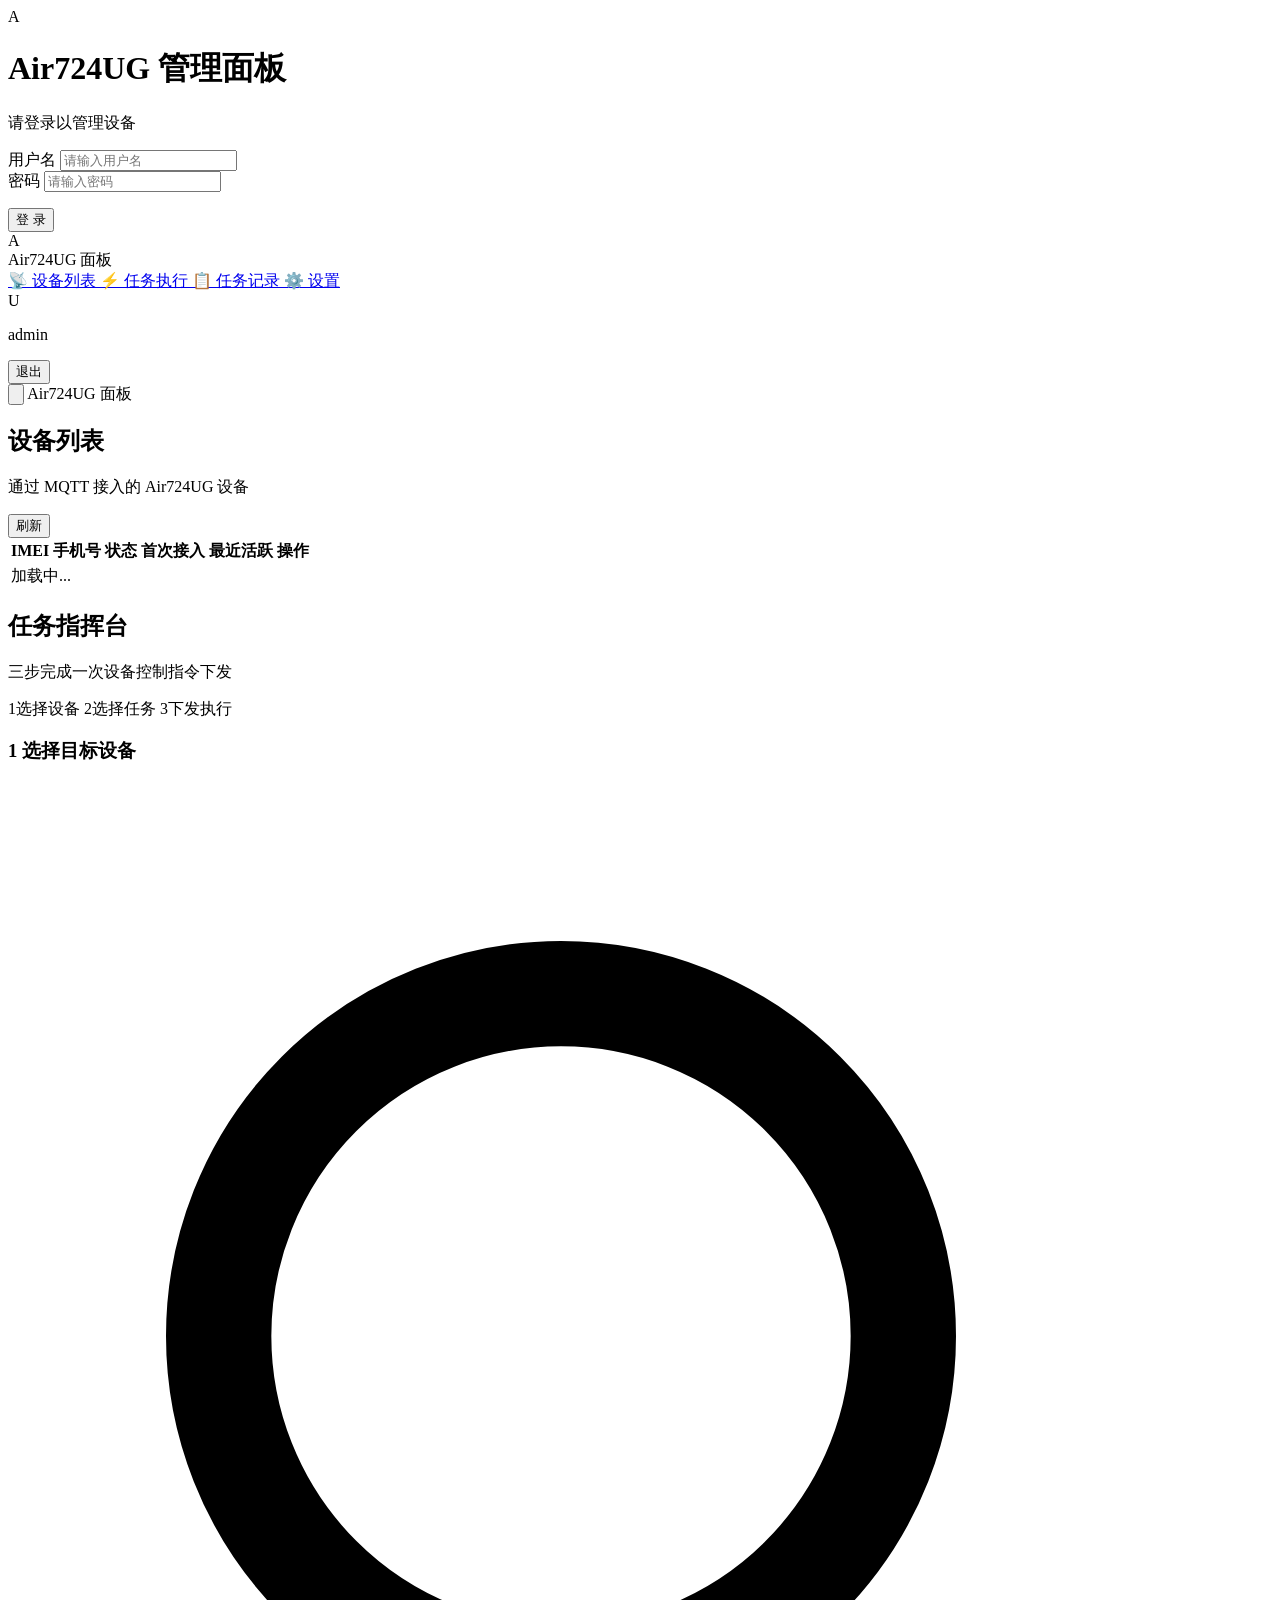
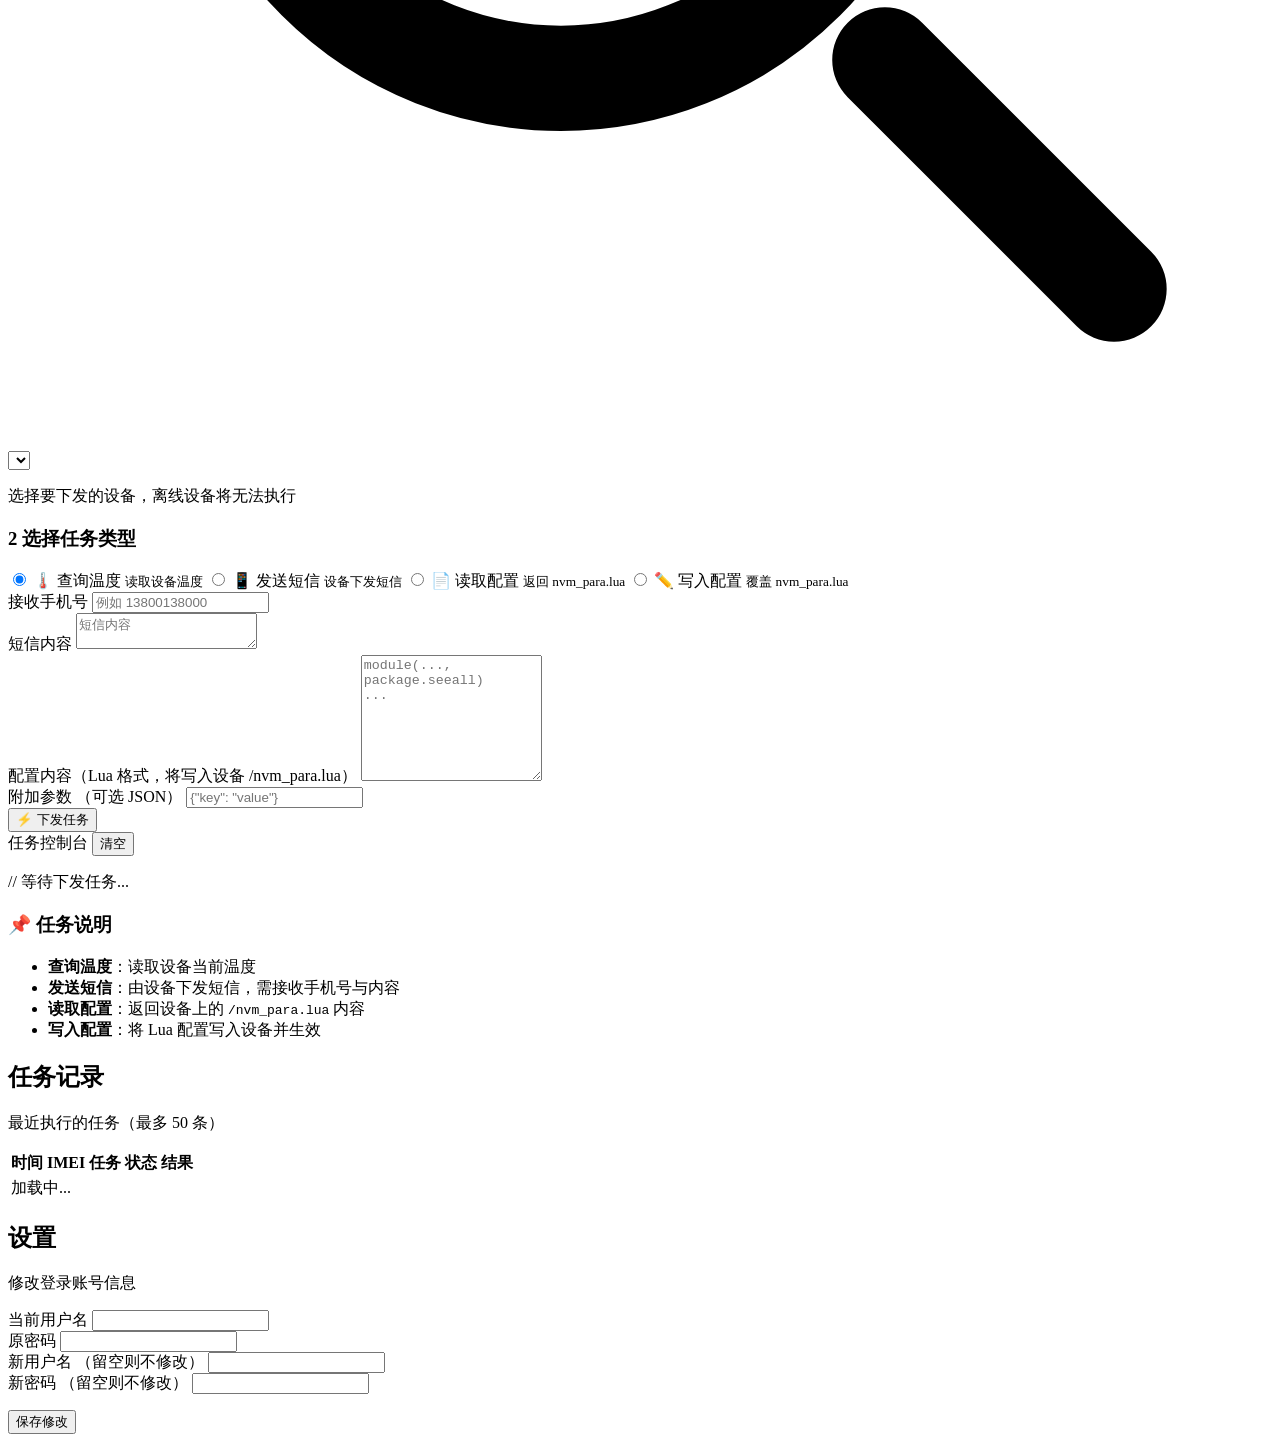
==== server-go/web/index.html @ f8c1daf5 "重构服务端为 Go + Tailwind 面板，新增 MQTT 对接与 message-pusher 通知 - 服务端由 Node.js 迁移为 Go 单二进制（内置 HTTP 面板 + MQTT B" ====
<!doctype html>
<html lang="zh-CN">
<head>
  <meta charset="utf-8">
  <meta name="viewport" content="width=device-width, initial-scale=1">
  <title>Air724UG 管理面板</title>
  <link rel="stylesheet" href="/css/style.css">
</head>
<body class="bg-slate-100 text-slate-900 min-h-screen">

  <!-- ===================== 登录视图 ===================== -->
  <div id="login-view" class="hidden min-h-screen flex items-center justify-center p-4">
    <div class="w-full max-w-sm">
      <div class="card p-8">
        <div class="flex flex-col items-center mb-8">
          <div class="w-14 h-14 rounded-2xl bg-gradient-to-br from-blue-500 to-indigo-600 flex items-center justify-center text-white text-2xl font-bold shadow-lg mb-4">A</div>
          <h1 class="text-xl font-semibold text-slate-900">Air724UG 管理面板</h1>
          <p class="text-sm text-slate-500 mt-1">请登录以管理设备</p>
        </div>
        <form id="login-form" class="space-y-4">
          <div>
            <label class="label" for="login-username">用户名</label>
            <input id="login-username" type="text" class="input" placeholder="请输入用户名" autocomplete="username" required>
          </div>
          <div>
            <label class="label" for="login-password">密码</label>
            <input id="login-password" type="password" class="input" placeholder="请输入密码" autocomplete="current-password" required>
          </div>
          <p id="login-error" class="hidden text-sm text-red-600"></p>
          <button type="submit" id="login-btn" class="btn btn-primary w-full">登 录</button>
        </form>
      </div>
    </div>
  </div>

  <!-- ===================== 主视图 ===================== -->
  <div id="main-view" class="hidden">
    <div class="min-h-screen md:flex">
      <!-- 移动端侧边栏遮罩 -->
      <div id="sidebar-overlay" class="fixed inset-0 z-30 bg-slate-900/50 backdrop-blur-sm hidden md:hidden"></div>

      <!-- 侧边栏（桌面常驻，移动端抽屉式） -->
      <aside id="sidebar" class="fixed inset-y-0 left-0 z-40 w-64 shrink-0 -translate-x-full bg-slate-900 text-slate-300 flex flex-col transition-transform duration-300 ease-in-out md:static md:translate-x-0 md:h-screen">
        <div class="h-16 flex items-center gap-2.5 px-5 border-b border-slate-800">
          <div class="w-8 h-8 rounded-lg bg-gradient-to-br from-blue-500 to-indigo-600 flex items-center justify-center text-white text-sm font-bold">A</div>
          <span class="font-semibold text-white">Air724UG 面板</span>
        </div>
        <nav class="flex-1 py-4 px-3 space-y-1">
          <a href="#" data-nav="devices" class="nav-item flex items-center gap-3 rounded-lg px-3 py-2.5 text-sm font-medium hover:bg-slate-800 hover:text-white">
            <span class="text-base">📡</span> 设备列表
          </a>
          <a href="#" data-nav="tasks" class="nav-item flex items-center gap-3 rounded-lg px-3 py-2.5 text-sm font-medium hover:bg-slate-800 hover:text-white">
            <span class="text-base">⚡</span> 任务执行
          </a>
          <a href="#" data-nav="logs" class="nav-item flex items-center gap-3 rounded-lg px-3 py-2.5 text-sm font-medium hover:bg-slate-800 hover:text-white">
            <span class="text-base">📋</span> 任务记录
          </a>
          <a href="#" data-nav="settings" class="nav-item flex items-center gap-3 rounded-lg px-3 py-2.5 text-sm font-medium hover:bg-slate-800 hover:text-white">
            <span class="text-base">⚙️</span> 设置
          </a>
        </nav>
        <div class="p-4 border-t border-slate-800">
          <div class="flex items-center gap-3">
            <div class="w-8 h-8 rounded-full bg-slate-700 flex items-center justify-center text-xs font-semibold text-white" id="user-avatar">U</div>
            <div class="flex-1 min-w-0">
              <p class="text-sm font-medium text-white truncate" id="user-name">admin</p>
            </div>
            <button id="logout-btn" class="text-sm text-slate-400 hover:text-white" title="退出登录">退出</button>
          </div>
        </div>
      </aside>

      <!-- 内容区 -->
      <div class="flex-1 min-w-0 flex flex-col">

        <!-- 移动端顶栏 -->
        <header class="md:hidden sticky top-0 z-20 flex items-center gap-3 h-14 px-4 bg-slate-900 text-white border-b border-slate-800">
          <button id="menu-btn" class="w-9 h-9 -ml-2 inline-flex items-center justify-center rounded-lg text-slate-300 hover:bg-slate-800 active:scale-95 transition" aria-label="打开菜单">
            <svg xmlns="http://www.w3.org/2000/svg" class="w-5 h-5" fill="none" viewBox="0 0 24 24" stroke="currentColor" stroke-width="2"><path stroke-linecap="round" stroke-linejoin="round" d="M4 6h16M4 12h16M4 18h16"/></svg>
          </button>
          <span class="font-semibold">Air724UG 面板</span>
          <span class="ml-auto text-xs text-slate-400" id="m-user-name"></span>
        </header>

        <main class="flex-1 p-4 sm:p-6 lg:p-8 overflow-auto">

        <!-- 设备列表 -->
        <section id="page-devices" class="page">
          <div class="flex items-center justify-between mb-4 sm:mb-6">
            <div>
              <h2 class="text-lg sm:text-xl font-semibold text-slate-900">设备列表</h2>
              <p class="text-sm text-slate-500 mt-0.5">通过 MQTT 接入的 Air724UG 设备</p>
            </div>
            <button id="refresh-devices" class="btn btn-ghost">刷新</button>
          </div>
          <div class="card overflow-hidden">
            <div class="overflow-x-auto">
              <table class="w-full text-sm">
                <thead>
                  <tr class="bg-slate-50 text-left text-xs font-medium text-slate-500 uppercase">
                    <th class="px-4 py-3">IMEI</th>
                    <th class="px-4 py-3">手机号</th>
                    <th class="px-4 py-3">状态</th>
                    <th class="px-4 py-3">首次接入</th>
                    <th class="px-4 py-3">最近活跃</th>
                    <th class="px-4 py-3 text-right">操作</th>
                  </tr>
                </thead>
                <tbody id="devices-tbody" class="divide-y divide-slate-100">
                  <tr><td colspan="6" class="px-4 py-10 text-center text-slate-400">加载中...</td></tr>
                </tbody>
              </table>
            </div>
          </div>
        </section>

        <!-- 任务执行（指挥台） -->
        <section id="page-tasks" class="page hidden">
          <div class="mb-5">
            <h2 class="text-lg sm:text-xl font-semibold text-slate-900">任务指挥台</h2>
            <p class="text-sm text-slate-500 mt-0.5">三步完成一次设备控制指令下发</p>
          </div>

          <!-- 步骤指示器 -->
          <div class="flex items-center gap-2.5 mb-6 text-xs font-medium">
            <span class="step-chip" data-step="1"><span class="step-num">1</span>选择设备</span>
            <span class="step-line"></span>
            <span class="step-chip" data-step="2"><span class="step-num">2</span>选择任务</span>
            <span class="step-line"></span>
            <span class="step-chip" data-step="3"><span class="step-num">3</span>下发执行</span>
          </div>

          <div class="grid gap-5 lg:grid-cols-5">
            <!-- 左：任务配置 -->
            <div class="lg:col-span-3 space-y-5">
              <form id="task-form" class="space-y-5">
                <!-- Step 1 设备 -->
                <div class="card p-5 sm:p-6">
                  <div class="flex items-center justify-between mb-4">
                    <h3 class="font-semibold text-slate-900 flex items-center gap-2">
                      <span class="flex items-center justify-center w-6 h-6 rounded-full bg-blue-600 text-white text-xs font-bold shadow-sm">1</span>
                      选择目标设备
                    </h3>
                    <span class="text-xs text-slate-400" id="task-device-count"></span>
                  </div>
                  <div class="relative">
                    <svg class="absolute left-3 top-1/2 -translate-y-1/2 w-4 h-4 text-slate-400" xmlns="http://www.w3.org/2000/svg" fill="none" viewBox="0 0 24 24" stroke="currentColor" stroke-width="2"><path stroke-linecap="round" stroke-linejoin="round" d="M21 21l-4.35-4.35M17 10.5a6.5 6.5 0 11-13 0 6.5 6.5 0 0113 0z"/></svg>
                    <select id="task-imei" class="input !pl-9" required></select>
                  </div>
                  <p class="text-xs text-slate-400 mt-2">选择要下发的设备，离线设备将无法执行</p>
                </div>

                <!-- Step 2 任务类型 -->
                <div class="card p-5 sm:p-6">
                  <h3 class="font-semibold text-slate-900 flex items-center gap-2 mb-4">
                    <span class="flex items-center justify-center w-6 h-6 rounded-full bg-blue-600 text-white text-xs font-bold shadow-sm">2</span>
                    选择任务类型
                  </h3>
                  <div class="grid grid-cols-2 sm:grid-cols-4 gap-3" id="task-type-grid">
                    <label class="task-card">
                      <input type="radio" name="task-type" value="get_temperature" checked class="task-radio">
                      <span class="task-card-inner">
                        <span class="text-2xl">🌡️</span>
                        <span class="task-card-title">查询温度</span>
                        <small>读取设备温度</small>
                      </span>
                    </label>
                    <label class="task-card">
                      <input type="radio" name="task-type" value="send_sms" class="task-radio">
                      <span class="task-card-inner">
                        <span class="text-2xl">📱</span>
                        <span class="task-card-title">发送短信</span>
                        <small>设备下发短信</small>
                      </span>
                    </label>
                    <label class="task-card">
                      <input type="radio" name="task-type" value="get_config" class="task-radio">
                      <span class="task-card-inner">
                        <span class="text-2xl">📄</span>
                        <span class="task-card-title">读取配置</span>
                        <small>返回 nvm_para.lua</small>
                      </span>
                    </label>
                    <label class="task-card">
                      <input type="radio" name="task-type" value="set_config" class="task-radio">
                      <span class="task-card-inner">
                        <span class="text-2xl">✏️</span>
                        <span class="task-card-title">写入配置</span>
                        <small>覆盖 nvm_para.lua</small>
                      </span>
                    </label>
                  </div>

                  <!-- 发送短信参数 -->
                  <div id="params-send_sms" class="hidden mt-5 space-y-4 border-t border-slate-100 pt-5">
                    <div>
                      <label class="label" for="task-rcv-phone">接收手机号</label>
                      <input id="task-rcv-phone" type="text" class="input" placeholder="例如 13800138000">
                    </div>
                    <div>
                      <label class="label" for="task-content">短信内容</label>
                      <textarea id="task-content" rows="2" class="input" placeholder="短信内容"></textarea>
                    </div>
                  </div>

                  <!-- 写入配置参数 -->
                  <div id="params-set_config" class="hidden mt-5 space-y-4 border-t border-slate-100 pt-5">
                    <div>
                      <label class="label" for="task-config-text">配置内容（Lua 格式，将写入设备 /nvm_para.lua）</label>
                      <textarea id="task-config-text" rows="8" class="input font-mono text-xs" placeholder="module(..., package.seeall)&#10;..."></textarea>
                    </div>
                  </div>

                  <!-- 附加参数 -->
                  <div class="mt-5 border-t border-slate-100 pt-5">
                    <label class="label" for="task-extra">附加参数 <span class="text-slate-400 font-normal">（可选 JSON）</span></label>
                    <input id="task-extra" type="text" class="input font-mono text-xs" placeholder='{"key": "value"}' value="">
                  </div>

                  <!-- 执行 -->
                  <button type="submit" id="task-btn" class="mt-6 w-full btn btn-primary !py-3 text-base bg-gradient-to-r from-blue-600 to-indigo-600 hover:from-blue-700 hover:to-indigo-700 border-0 shadow-lg shadow-blue-600/20">⚡ 下发任务</button>
                </div>
              </form>
            </div>

            <!-- 右：实时控制台 -->
            <div class="lg:col-span-2 space-y-5">
              <div class="rounded-2xl bg-slate-900 shadow-xl overflow-hidden ring-1 ring-slate-800">
                <div class="flex items-center gap-2 px-4 py-3 bg-slate-800/80">
                  <span class="w-3 h-3 rounded-full bg-red-400/80"></span>
                  <span class="w-3 h-3 rounded-full bg-amber-400/80"></span>
                  <span class="w-3 h-3 rounded-full bg-emerald-400/80"></span>
                  <span class="ml-2 text-xs text-slate-300 font-medium tracking-wide">任务控制台</span>
                  <button type="button" id="console-clear" class="ml-auto text-xs text-slate-400 hover:text-white transition-colors">清空</button>
                </div>
                <div id="task-result" class="terminal font-mono text-xs leading-relaxed text-slate-300 p-4 h-80 overflow-auto">
                  <p class="text-slate-500">// 等待下发任务...</p>
                </div>
              </div>

              <div class="card p-5">
                <h3 class="text-sm font-semibold text-slate-900 mb-2">📌 任务说明</h3>
                <ul class="text-sm text-slate-500 space-y-1.5 list-disc pl-5">
                  <li><b>查询温度</b>：读取设备当前温度</li>
                  <li><b>发送短信</b>：由设备下发短信，需接收手机号与内容</li>
                  <li><b>读取配置</b>：返回设备上的 <code class="text-slate-700 font-mono text-xs">/nvm_para.lua</code> 内容</li>
                  <li><b>写入配置</b>：将 Lua 配置写入设备并生效</li>
                </ul>
              </div>
            </div>
          </div>
        </section>

        <!-- 任务记录 -->
        <section id="page-logs" class="page hidden">
          <div class="mb-4 sm:mb-6">
            <h2 class="text-lg sm:text-xl font-semibold text-slate-900">任务记录</h2>
            <p class="text-sm text-slate-500 mt-0.5">最近执行的任务（最多 50 条）</p>
          </div>
          <div class="card overflow-hidden">
            <div class="overflow-x-auto">
              <table class="w-full text-sm">
                <thead>
                  <tr class="bg-slate-50 text-left text-xs font-medium text-slate-500 uppercase">
                    <th class="px-4 py-3">时间</th>
                    <th class="px-4 py-3">IMEI</th>
                    <th class="px-4 py-3">任务</th>
                    <th class="px-4 py-3">状态</th>
                    <th class="px-4 py-3">结果</th>
                  </tr>
                </thead>
                <tbody id="tasks-tbody" class="divide-y divide-slate-100">
                  <tr><td colspan="5" class="px-4 py-10 text-center text-slate-400">加载中...</td></tr>
                </tbody>
              </table>
            </div>
          </div>
        </section>

        <!-- 设置 -->
        <section id="page-settings" class="page hidden">
          <div class="mb-4 sm:mb-6">
            <h2 class="text-lg sm:text-xl font-semibold text-slate-900">设置</h2>
            <p class="text-sm text-slate-500 mt-0.5">修改登录账号信息</p>
          </div>
          <div class="max-w-md">
            <div class="card p-6">
              <form id="settings-form" class="space-y-4">
                <div>
                  <label class="label" for="set-current-username">当前用户名</label>
                  <input id="set-current-username" type="text" class="input bg-slate-50 text-slate-500" readonly>
                </div>
                <div>
                  <label class="label" for="set-old-password">原密码</label>
                  <input id="set-old-password" type="password" class="input" required autocomplete="current-password">
                </div>
                <div>
                  <label class="label" for="set-new-username">新用户名 <span class="text-slate-400 font-normal">（留空则不修改）</span></label>
                  <input id="set-new-username" type="text" class="input" autocomplete="username">
                </div>
                <div>
                  <label class="label" for="set-new-password">新密码 <span class="text-slate-400 font-normal">（留空则不修改）</span></label>
                  <input id="set-new-password" type="password" class="input" autocomplete="new-password">
                </div>
                <p id="settings-msg" class="hidden text-sm"></p>
                <button type="submit" class="btn btn-primary w-full">保存修改</button>
              </form>
            </div>
          </div>
        </section>

        </main>
      </div>
    </div>
  </div>

  <!-- 提示浮层 -->
  <div id="toast" class="hidden fixed top-5 left-1/2 -translate-x-1/2 z-50 rounded-lg px-4 py-2.5 text-sm text-white shadow-lg"></div>

  <script src="/js/api.js"></script>
  <script src="/js/app.js"></script>
</body>
</html>
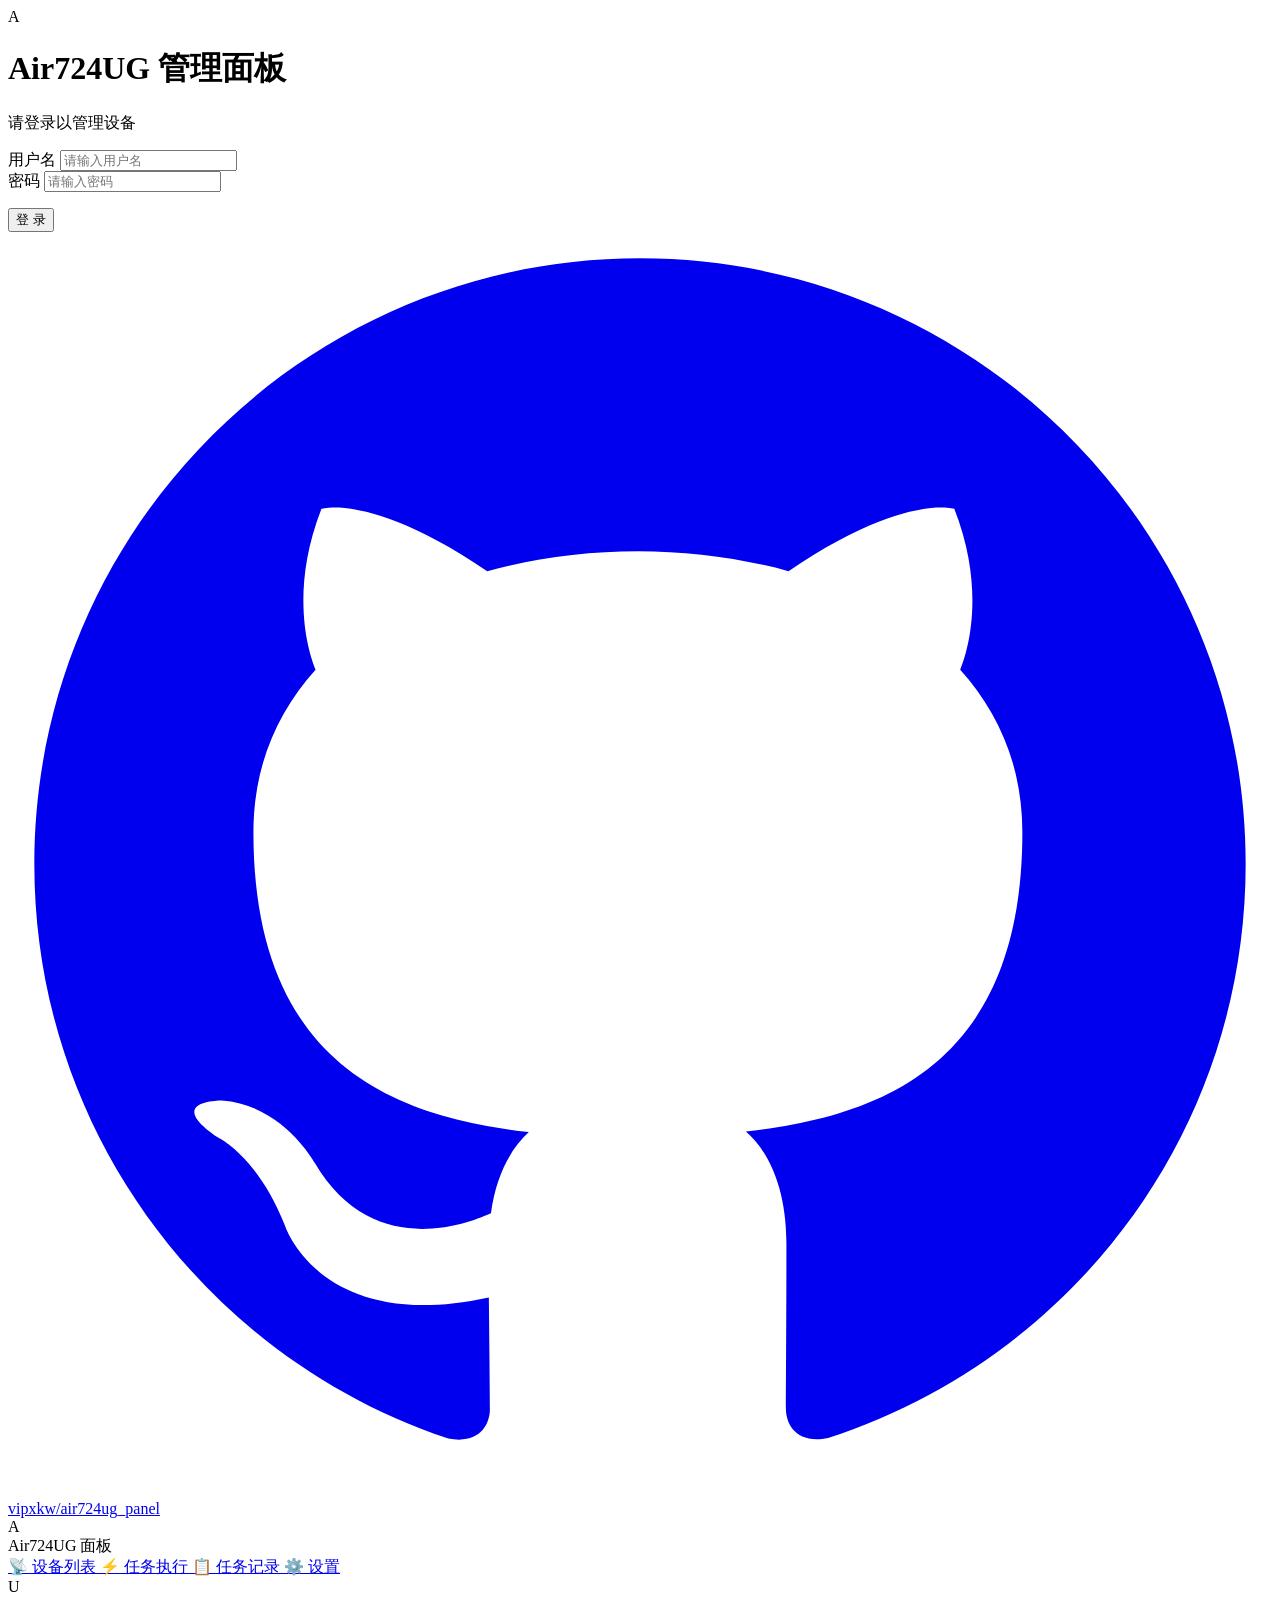
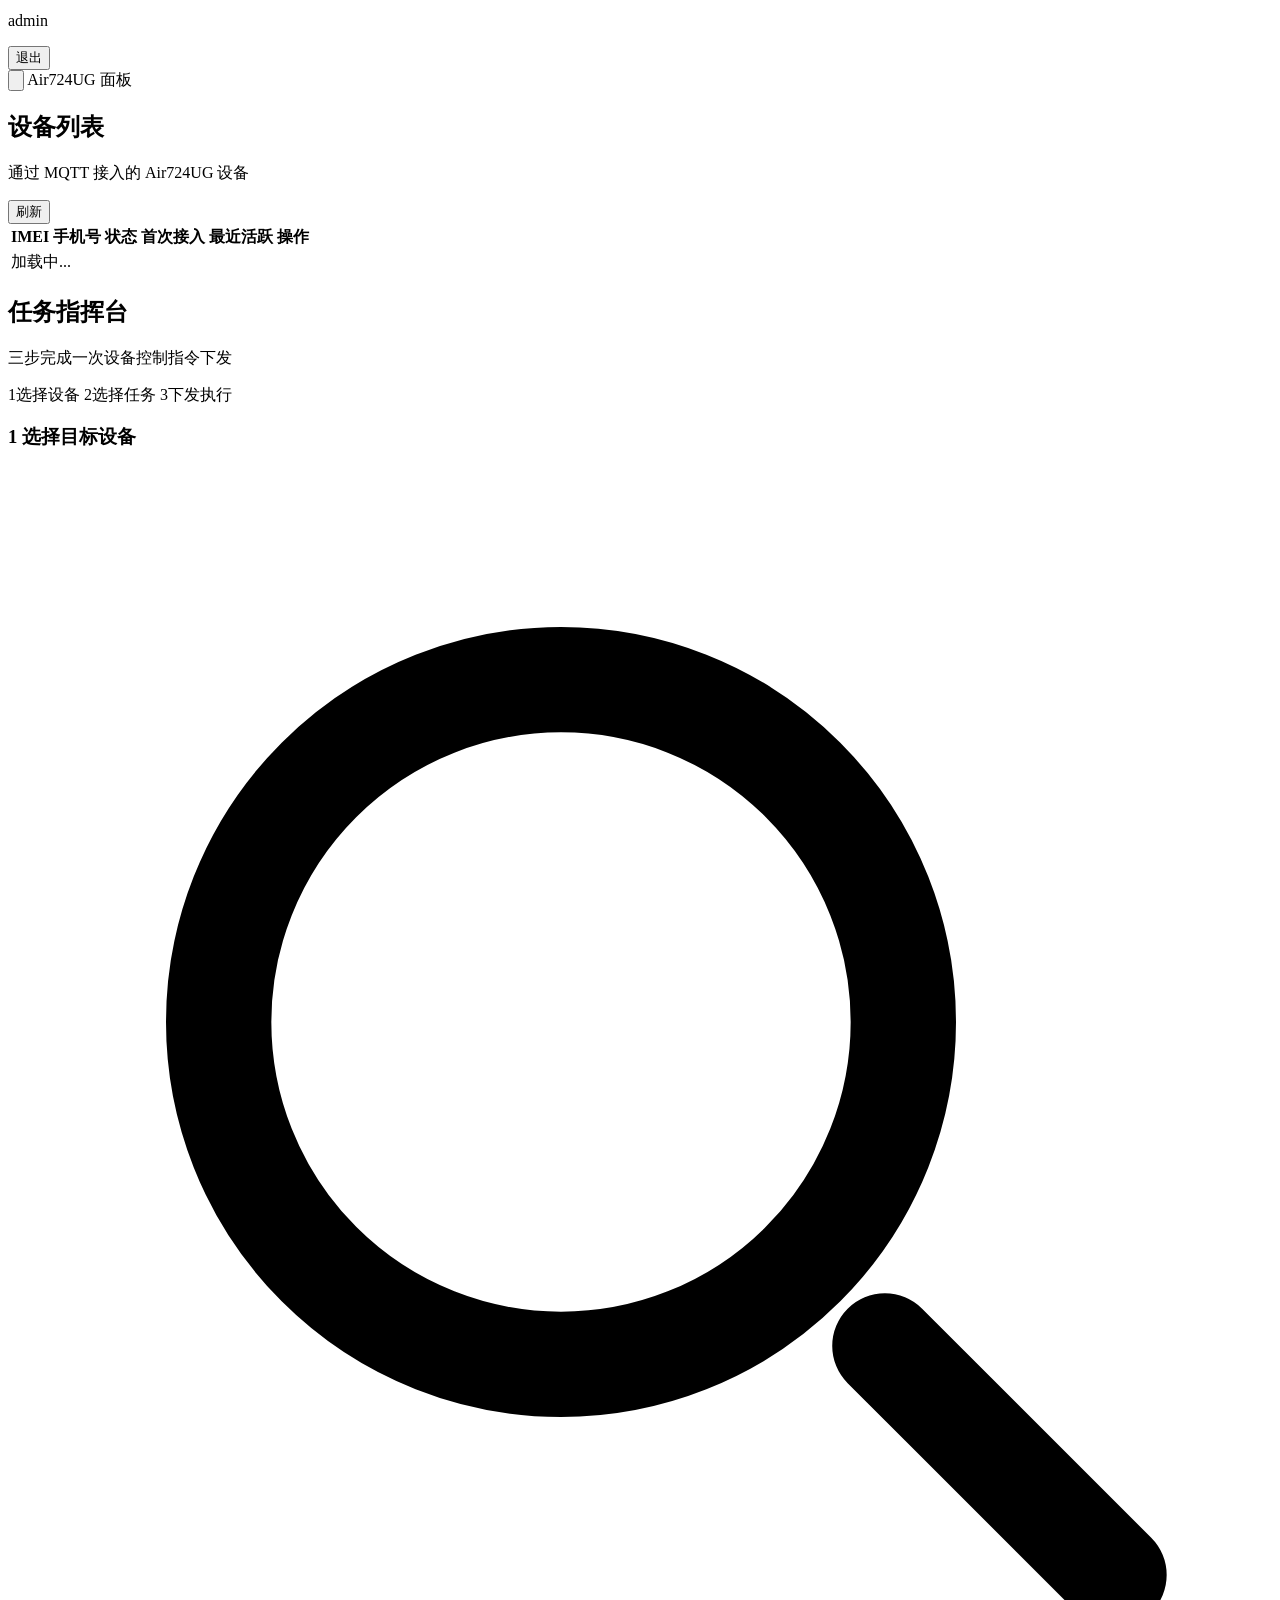
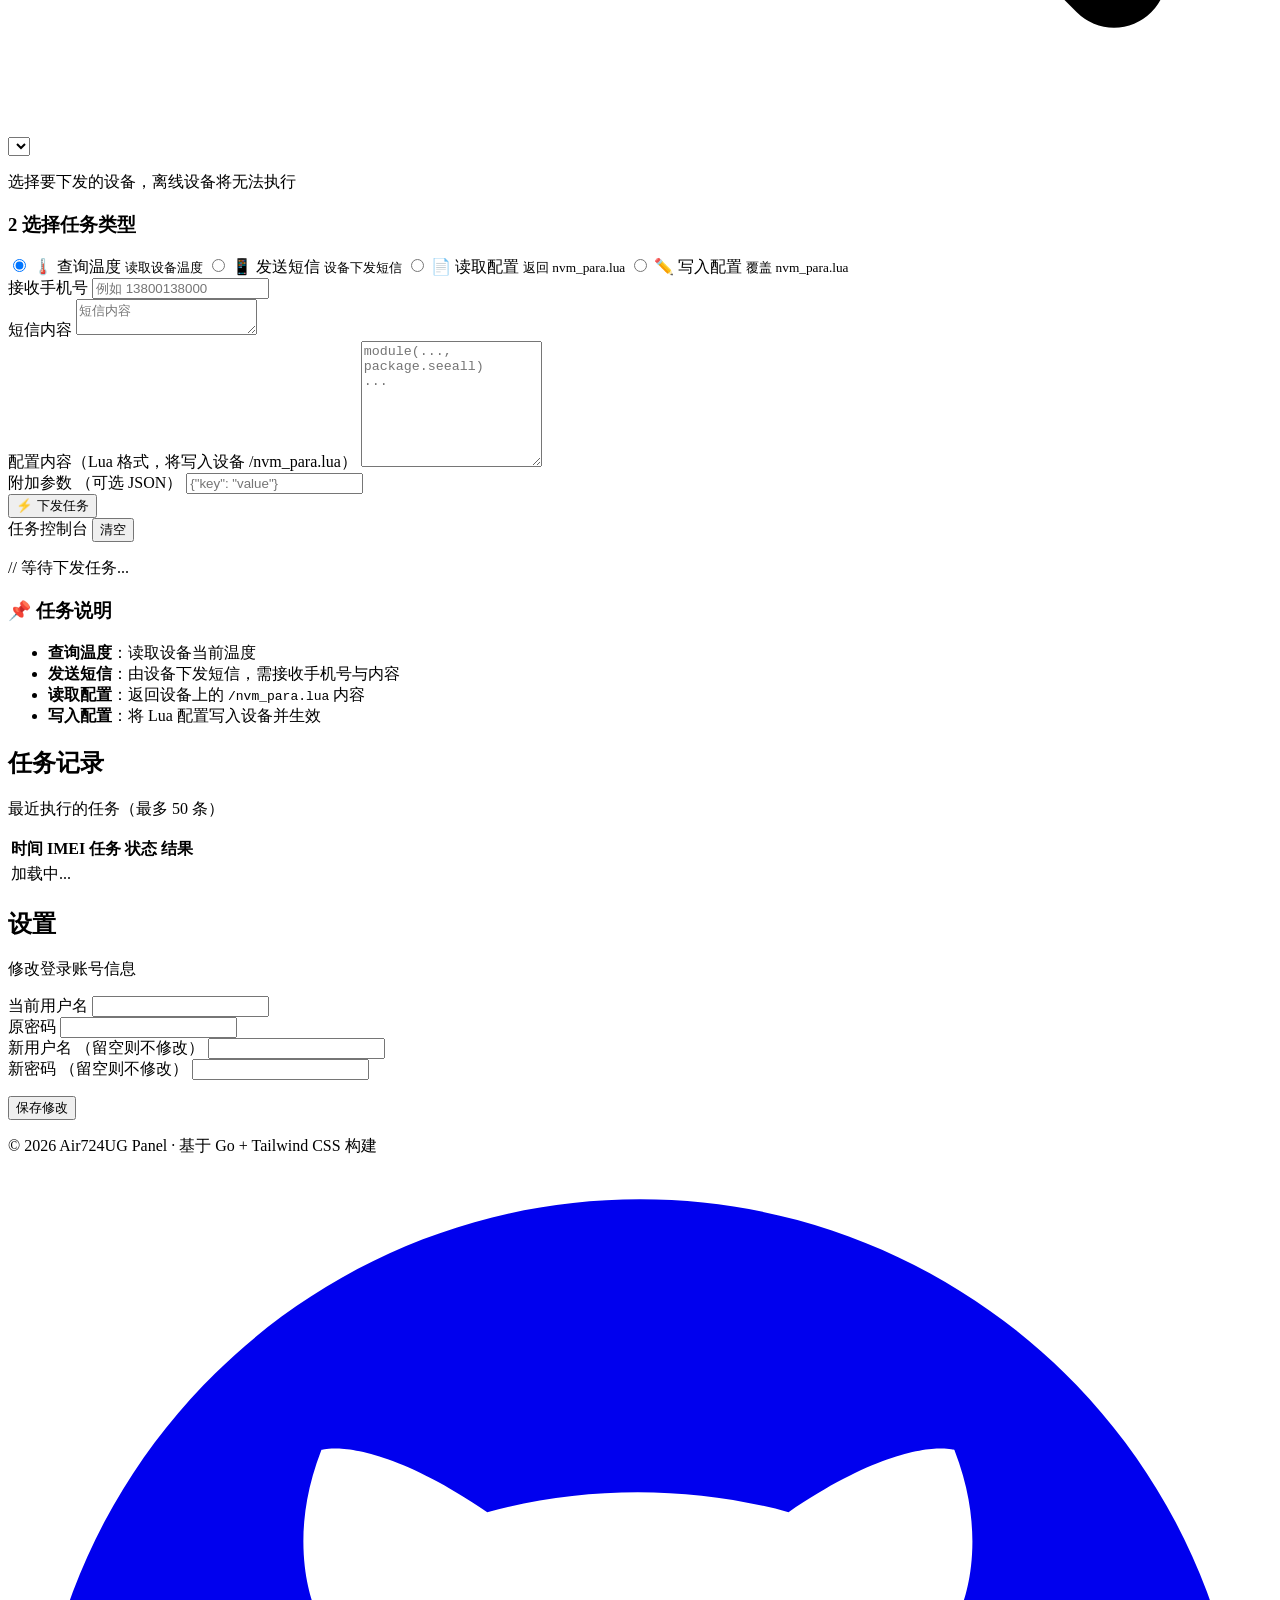
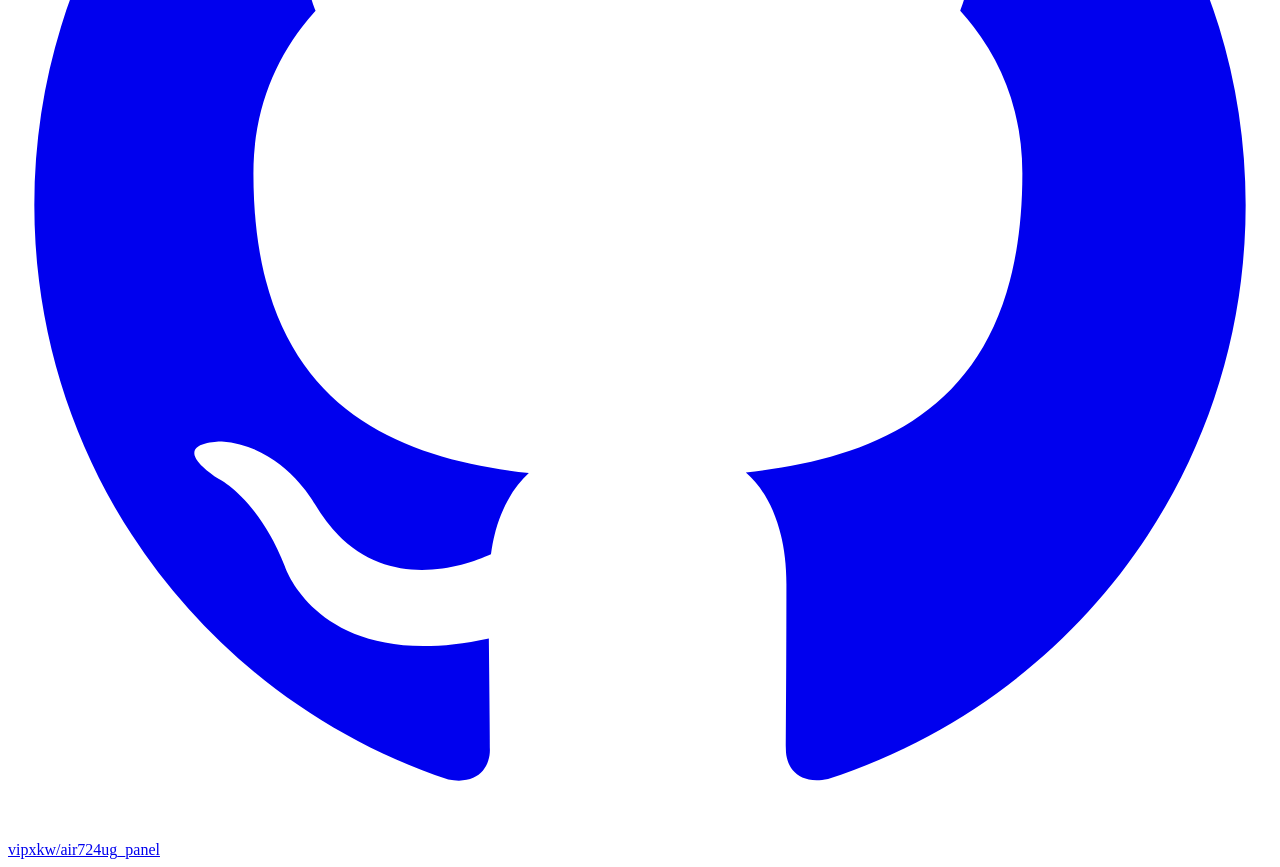
==== commit 352fb442: "docs: 更新界面预览截图并在面板页脚添加 GitHub 链接" ====
--- a/server-go/web/index.html
+++ b/server-go/web/index.html
@@ -9,7 +9,7 @@
 <body class="bg-slate-100 text-slate-900 min-h-screen">
 
   <!-- ===================== 登录视图 ===================== -->
-  <div id="login-view" class="hidden min-h-screen flex items-center justify-center p-4">
+  <div id="login-view" class="hidden min-h-screen flex flex-col items-center justify-center p-4">
     <div class="w-full max-w-sm">
       <div class="card p-8">
         <div class="flex flex-col items-center mb-8">
@@ -31,6 +31,13 @@
         </form>
       </div>
     </div>
+    <footer class="mt-8 text-center">
+      <a href="https://github.com/vipxkw/air724ug_panel" target="_blank" rel="noopener"
+         class="inline-flex items-center gap-1.5 text-sm text-slate-500 hover:text-slate-800 transition-colors">
+        <svg class="w-4 h-4" viewBox="0 0 24 24" fill="currentColor" aria-hidden="true"><path fill-rule="evenodd" clip-rule="evenodd" d="M12 .5C5.65.5.5 5.65.5 12c0 5.08 3.29 9.39 7.86 10.91.58.11.79-.25.79-.56 0-.27-.01-1.17-.02-2.12-3.2.7-3.87-1.36-3.87-1.36-.52-1.33-1.28-1.68-1.28-1.68-1.04-.71.08-.7.08-.7 1.15.08 1.76 1.18 1.76 1.18 1.03 1.76 2.7 1.25 3.35.96.1-.75.4-1.25.72-1.54-2.55-.29-5.23-1.28-5.23-5.69 0-1.26.45-2.28 1.18-3.09-.12-.29-.51-1.46.11-3.05 0 0 .96-.31 3.15 1.18.91-.25 1.89-.38 2.86-.38.97 0 1.95.13 2.86.38 2.19-1.49 3.15-1.18 3.15-1.18.62 1.59.23 2.76.11 3.05.73.81 1.18 1.83 1.18 3.09 0 4.42-2.69 5.39-5.25 5.68.41.35.77 1.05.77 2.12 0 1.53-.01 2.76-.01 3.14 0 .31.21.68.8.56C20.23 21.38 23.5 17.08 23.5 12 23.5 5.65 18.35.5 12 .5z"/></svg>
+        <span>vipxkw/air724ug_panel</span>
+      </a>
+    </footer>
   </div>
 
   <!-- ===================== 主视图 ===================== -->
@@ -310,6 +317,18 @@
         </section>
 
         </main>
+
+        <!-- 页脚 -->
+        <footer class="px-4 py-5 border-t border-slate-200 bg-white/60 backdrop-blur-sm">
+          <div class="max-w-screen-2xl mx-auto flex flex-col sm:flex-row items-center justify-between gap-2">
+            <p class="text-xs text-slate-400">© 2026 Air724UG Panel · 基于 Go + Tailwind CSS 构建</p>
+            <a href="https://github.com/vipxkw/air724ug_panel" target="_blank" rel="noopener"
+               class="inline-flex items-center gap-1.5 text-xs font-medium text-slate-500 hover:text-slate-900 transition-colors">
+              <svg class="w-4 h-4" viewBox="0 0 24 24" fill="currentColor" aria-hidden="true"><path fill-rule="evenodd" clip-rule="evenodd" d="M12 .5C5.65.5.5 5.65.5 12c0 5.08 3.29 9.39 7.86 10.91.58.11.79-.25.79-.56 0-.27-.01-1.17-.02-2.12-3.2.7-3.87-1.36-3.87-1.36-.52-1.33-1.28-1.68-1.28-1.68-1.04-.71.08-.7.08-.7 1.15.08 1.76 1.18 1.76 1.18 1.03 1.76 2.7 1.25 3.35.96.1-.75.4-1.25.72-1.54-2.55-.29-5.23-1.28-5.23-5.69 0-1.26.45-2.28 1.18-3.09-.12-.29-.51-1.46.11-3.05 0 0 .96-.31 3.15 1.18.91-.25 1.89-.38 2.86-.38.97 0 1.95.13 2.86.38 2.19-1.49 3.15-1.18 3.15-1.18.62 1.59.23 2.76.11 3.05.73.81 1.18 1.83 1.18 3.09 0 4.42-2.69 5.39-5.25 5.68.41.35.77 1.05.77 2.12 0 1.53-.01 2.76-.01 3.14 0 .31.21.68.8.56C20.23 21.38 23.5 17.08 23.5 12 23.5 5.65 18.35.5 12 .5z"/></svg>
+              <span>vipxkw/air724ug_panel</span>
+            </a>
+          </div>
+        </footer>
       </div>
     </div>
   </div>
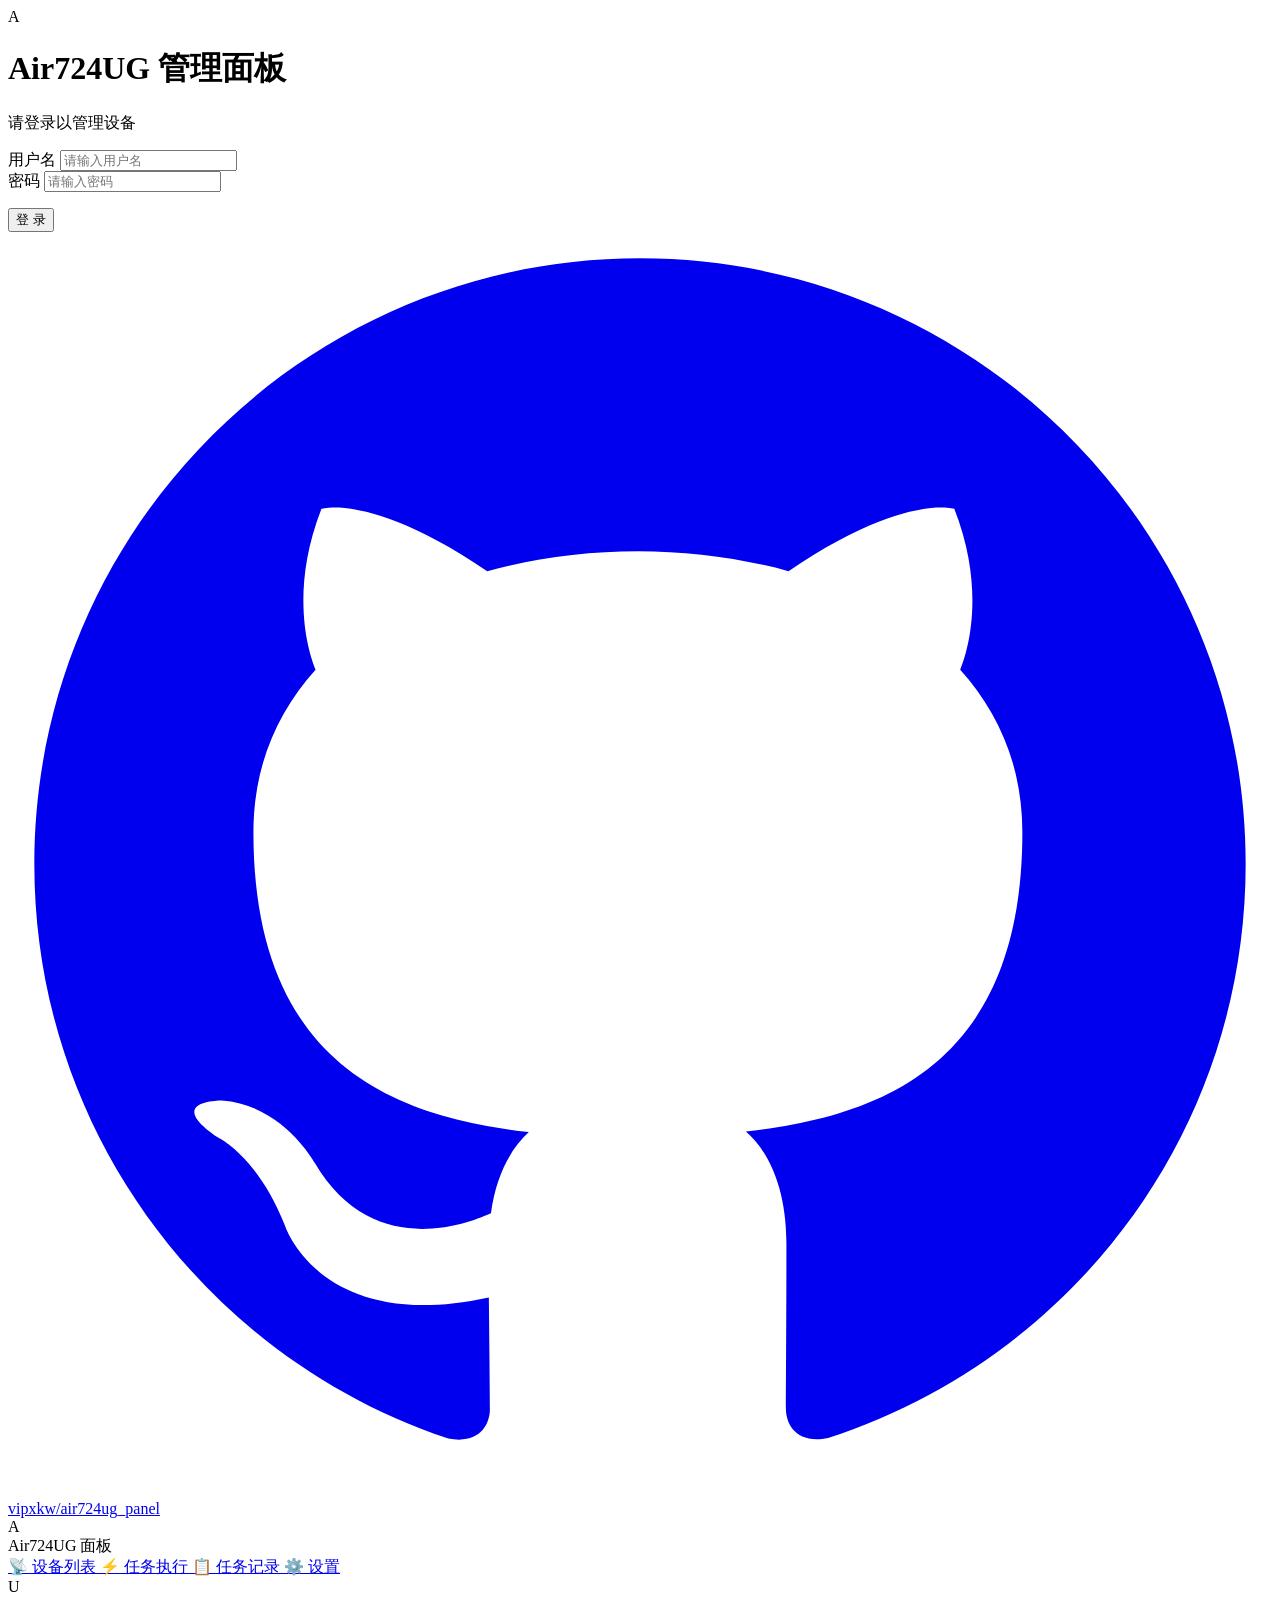
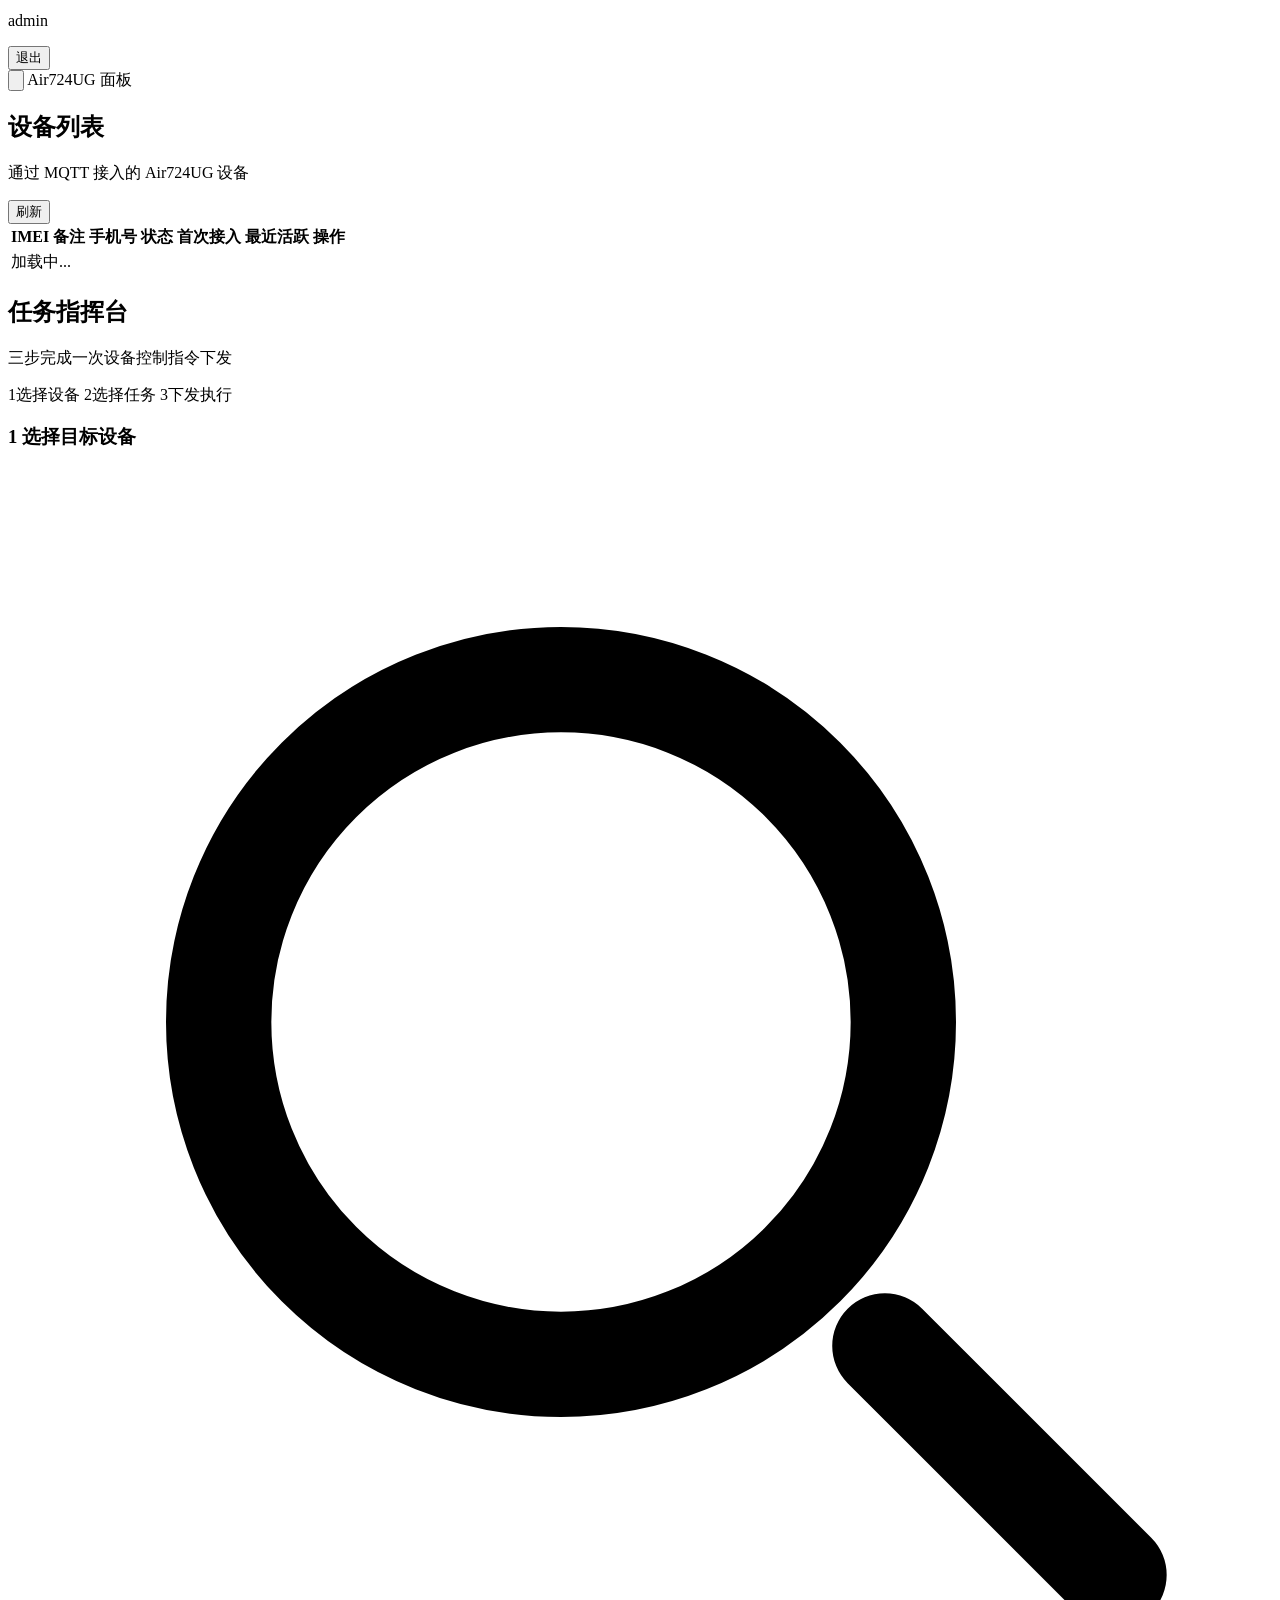
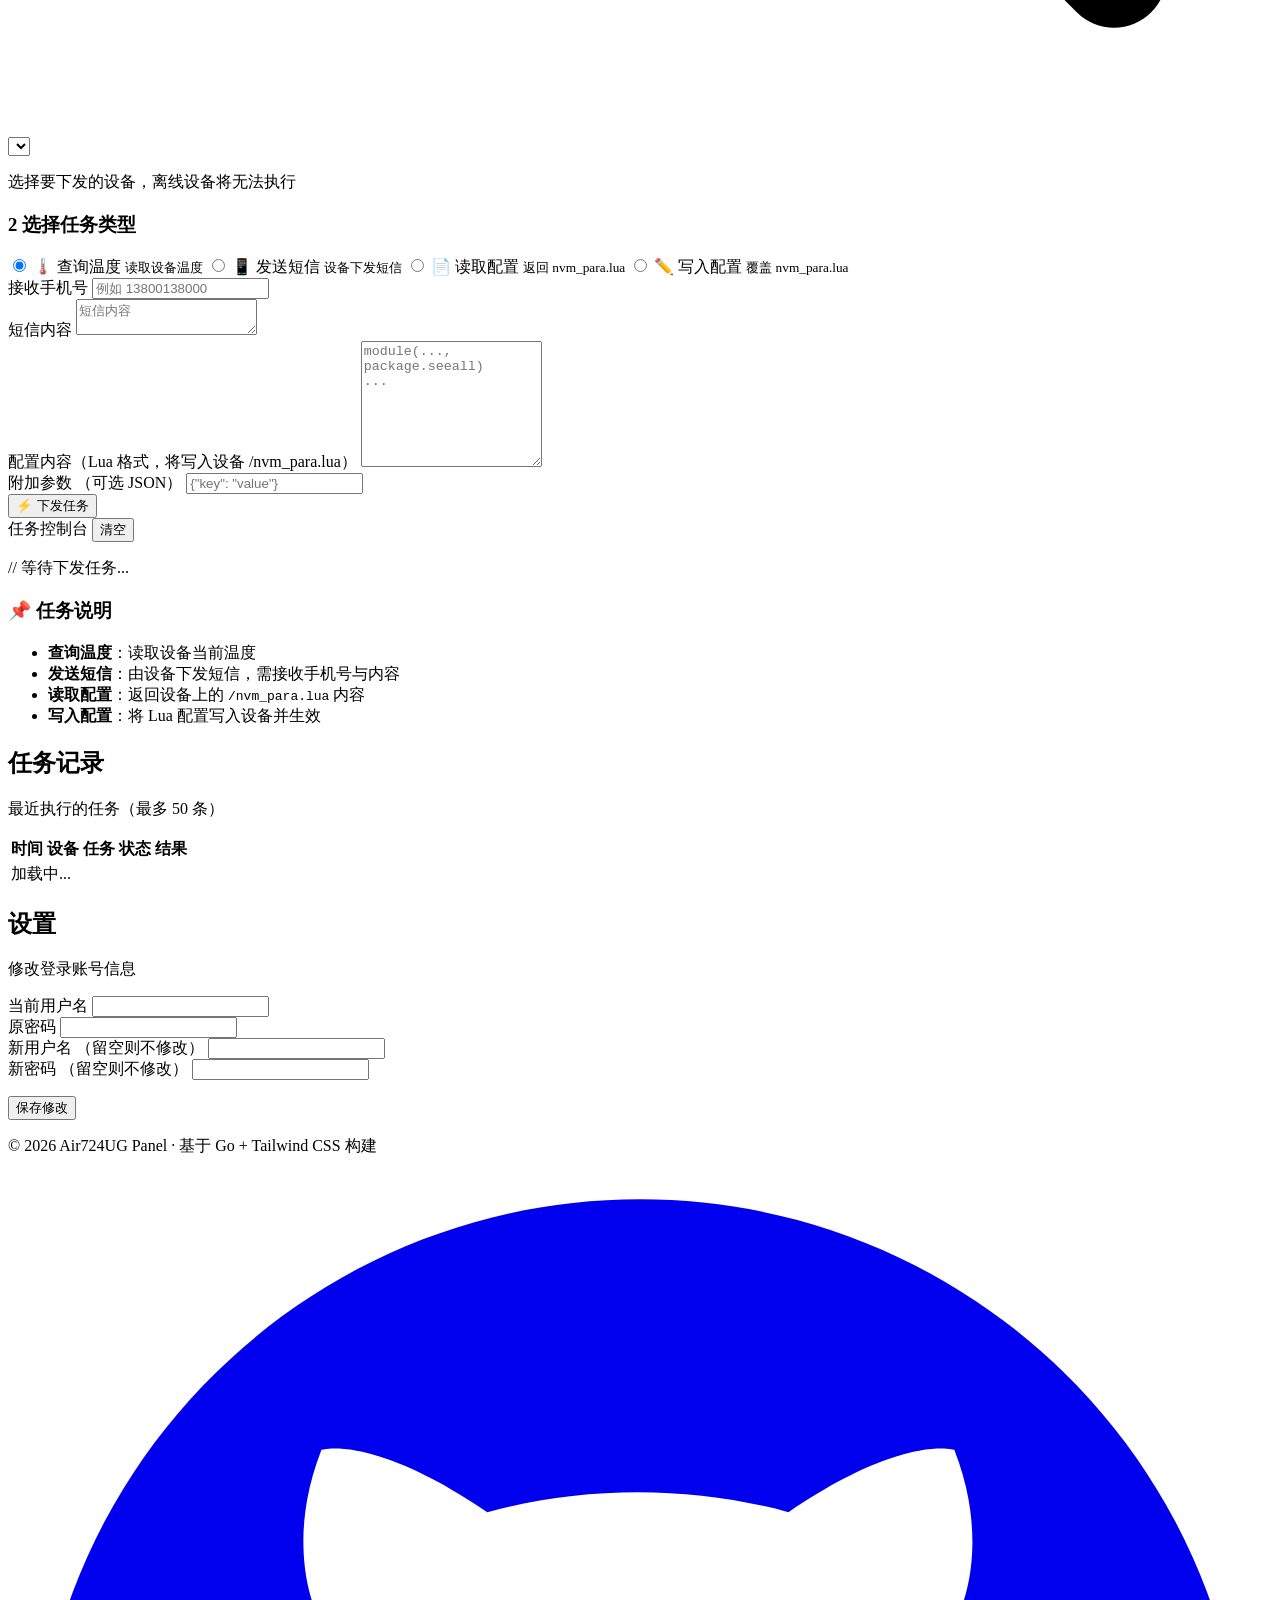
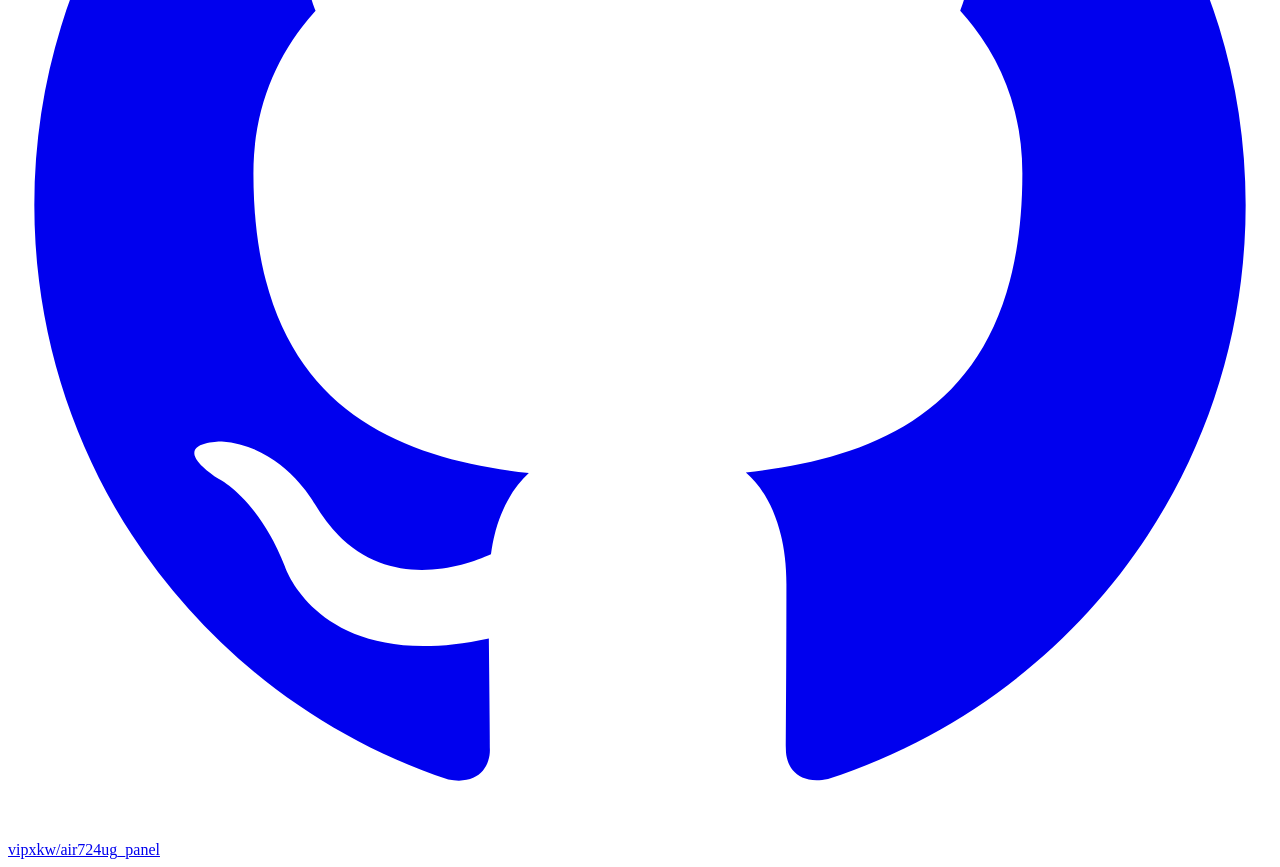
==== commit f427725c: "feat: 新增设备备注功能，任务记录优先显示备注名" ====
--- a/server-go/web/index.html
+++ b/server-go/web/index.html
@@ -106,6 +106,7 @@
                 <thead>
                   <tr class="bg-slate-50 text-left text-xs font-medium text-slate-500 uppercase">
                     <th class="px-4 py-3">IMEI</th>
+                    <th class="px-4 py-3">备注</th>
                     <th class="px-4 py-3">手机号</th>
                     <th class="px-4 py-3">状态</th>
                     <th class="px-4 py-3">首次接入</th>
@@ -114,7 +115,7 @@
                   </tr>
                 </thead>
                 <tbody id="devices-tbody" class="divide-y divide-slate-100">
-                  <tr><td colspan="6" class="px-4 py-10 text-center text-slate-400">加载中...</td></tr>
+                  <tr><td colspan="7" class="px-4 py-10 text-center text-slate-400">加载中...</td></tr>
                 </tbody>
               </table>
             </div>
@@ -270,7 +271,7 @@
                 <thead>
                   <tr class="bg-slate-50 text-left text-xs font-medium text-slate-500 uppercase">
                     <th class="px-4 py-3">时间</th>
-                    <th class="px-4 py-3">IMEI</th>
+                    <th class="px-4 py-3">设备</th>
                     <th class="px-4 py-3">任务</th>
                     <th class="px-4 py-3">状态</th>
                     <th class="px-4 py-3">结果</th>
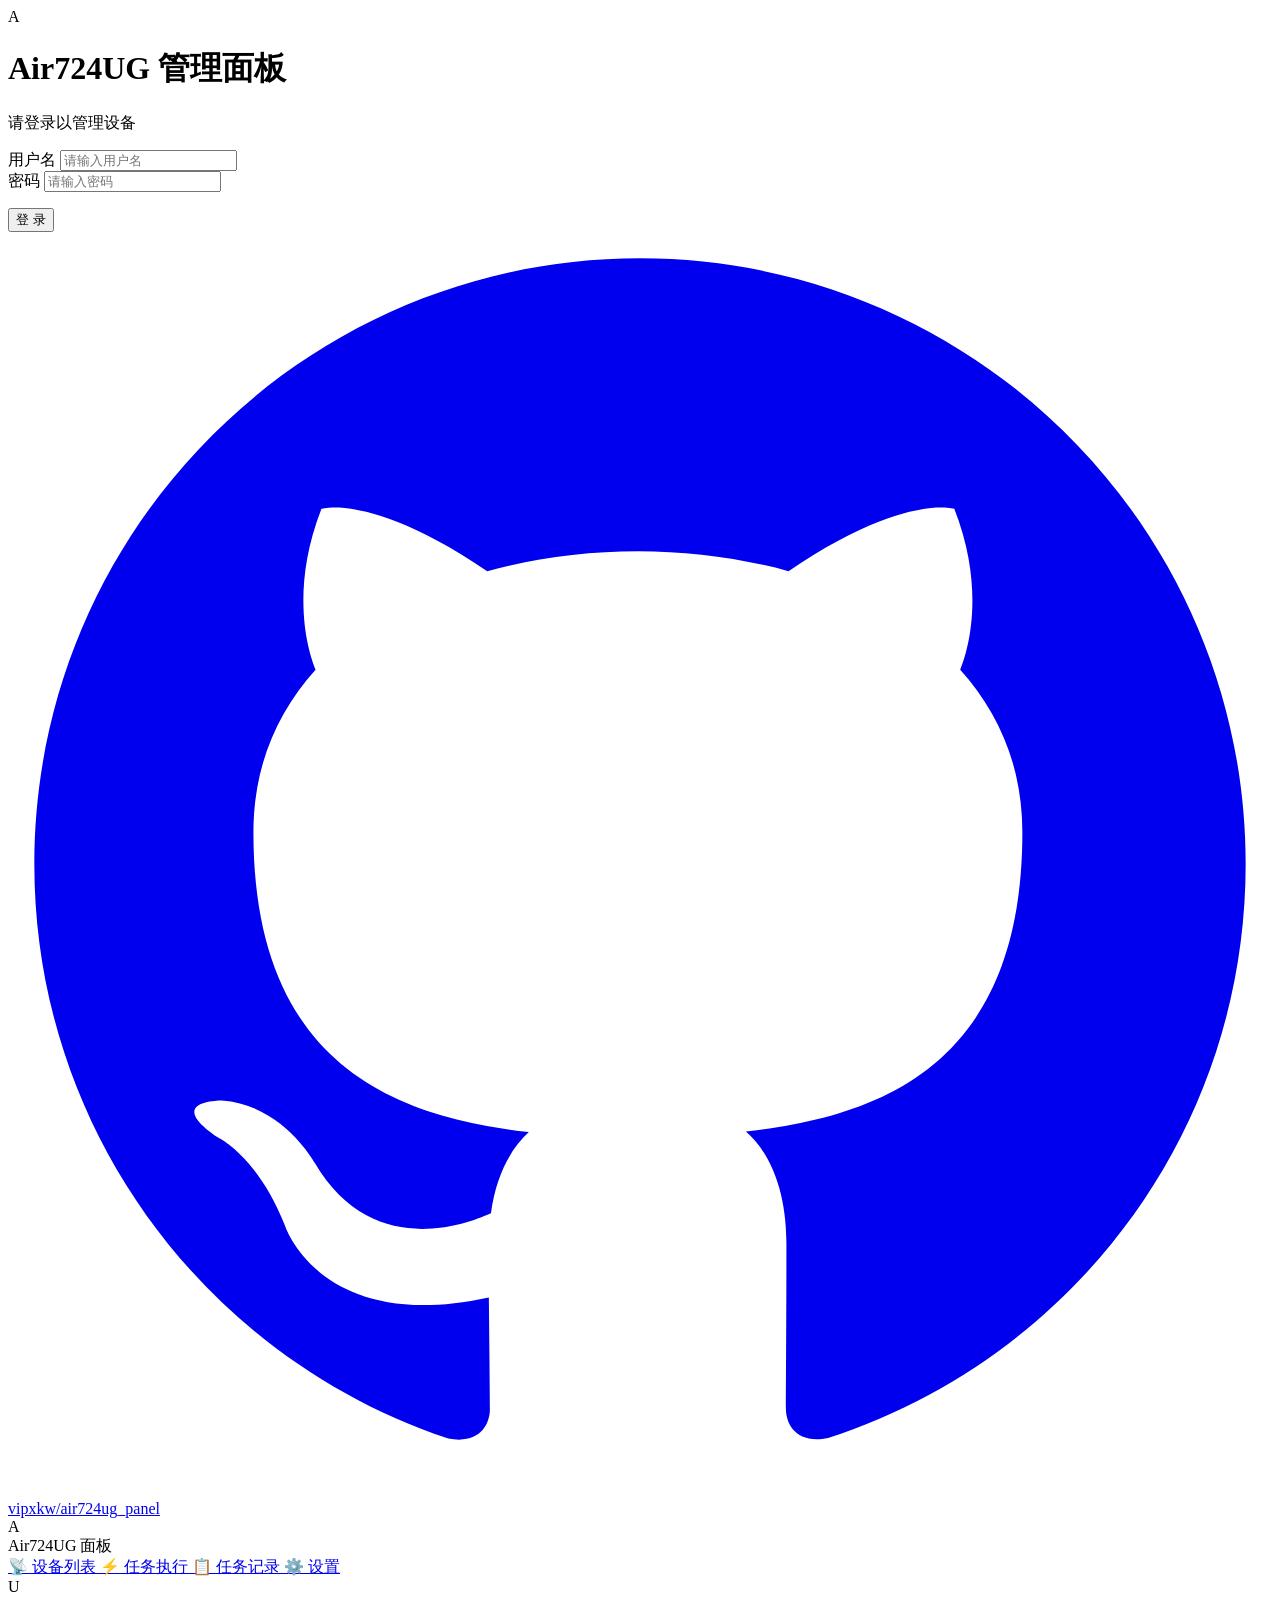
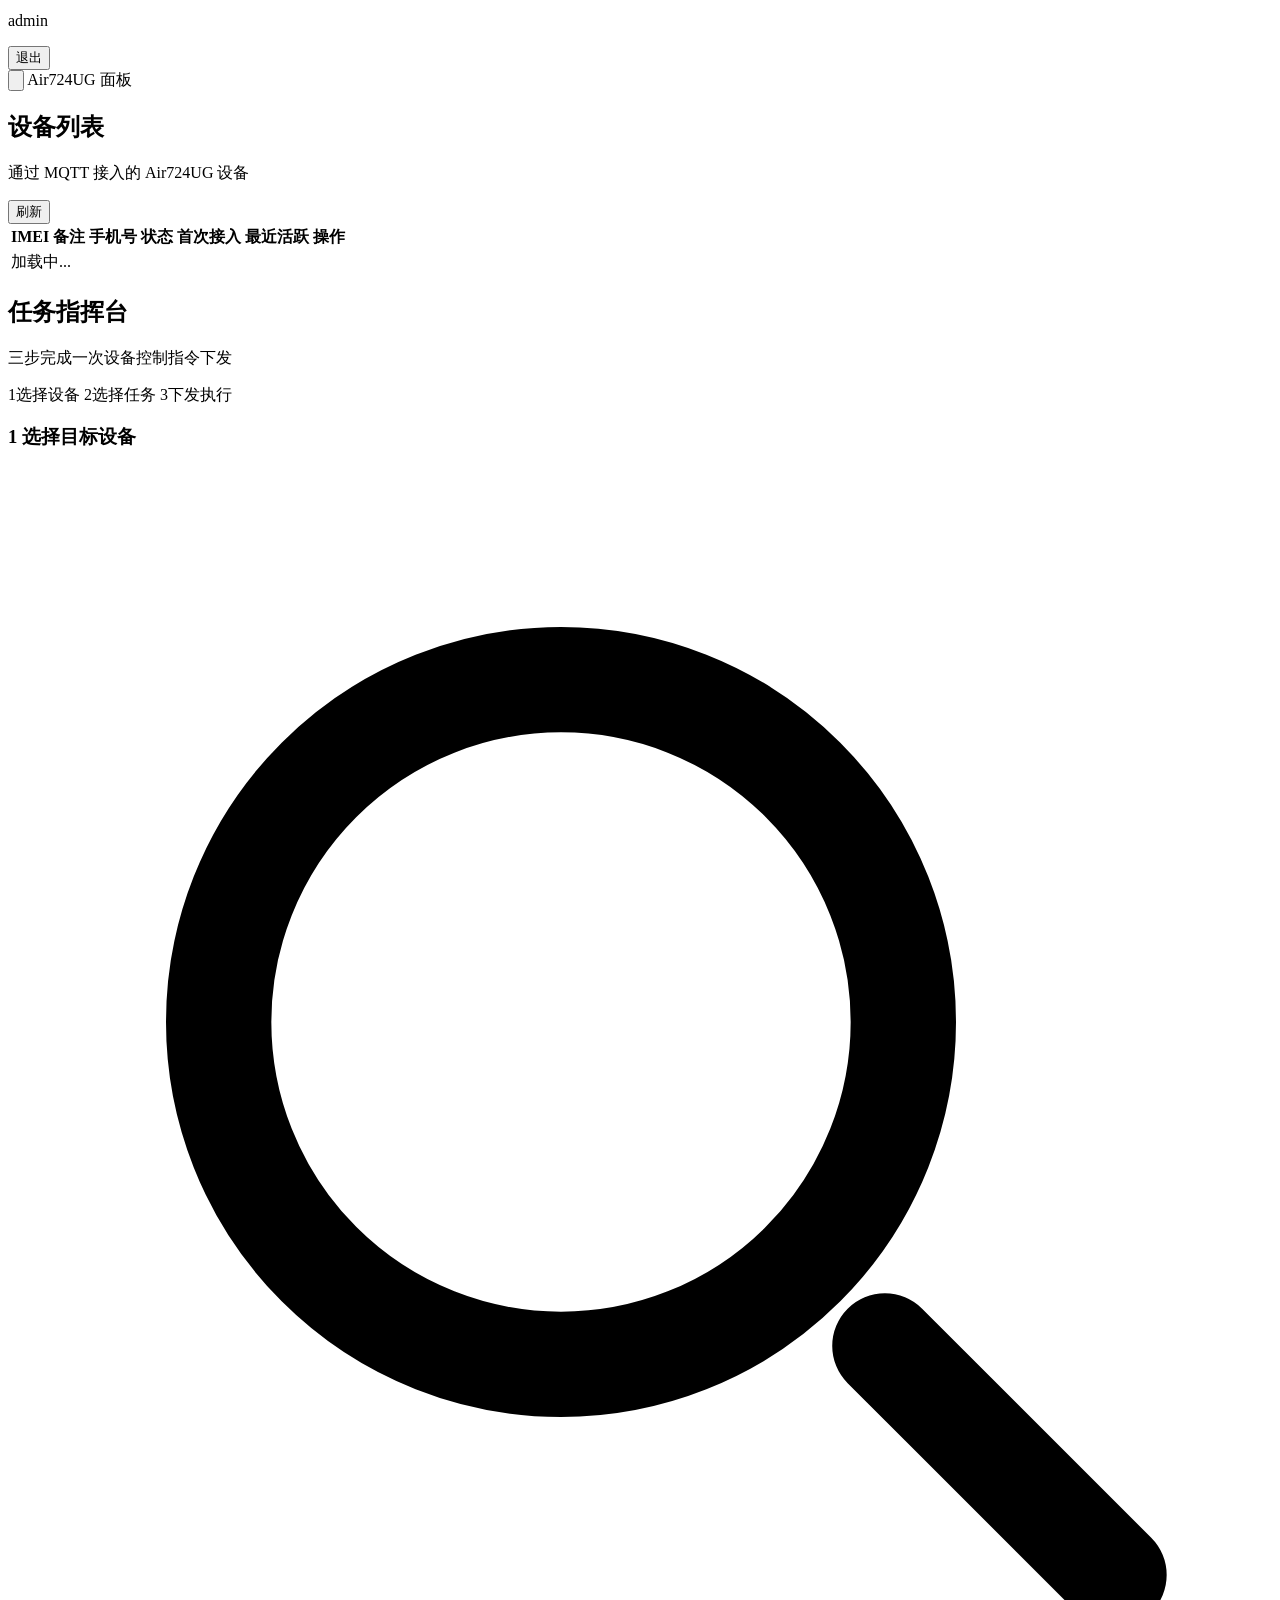
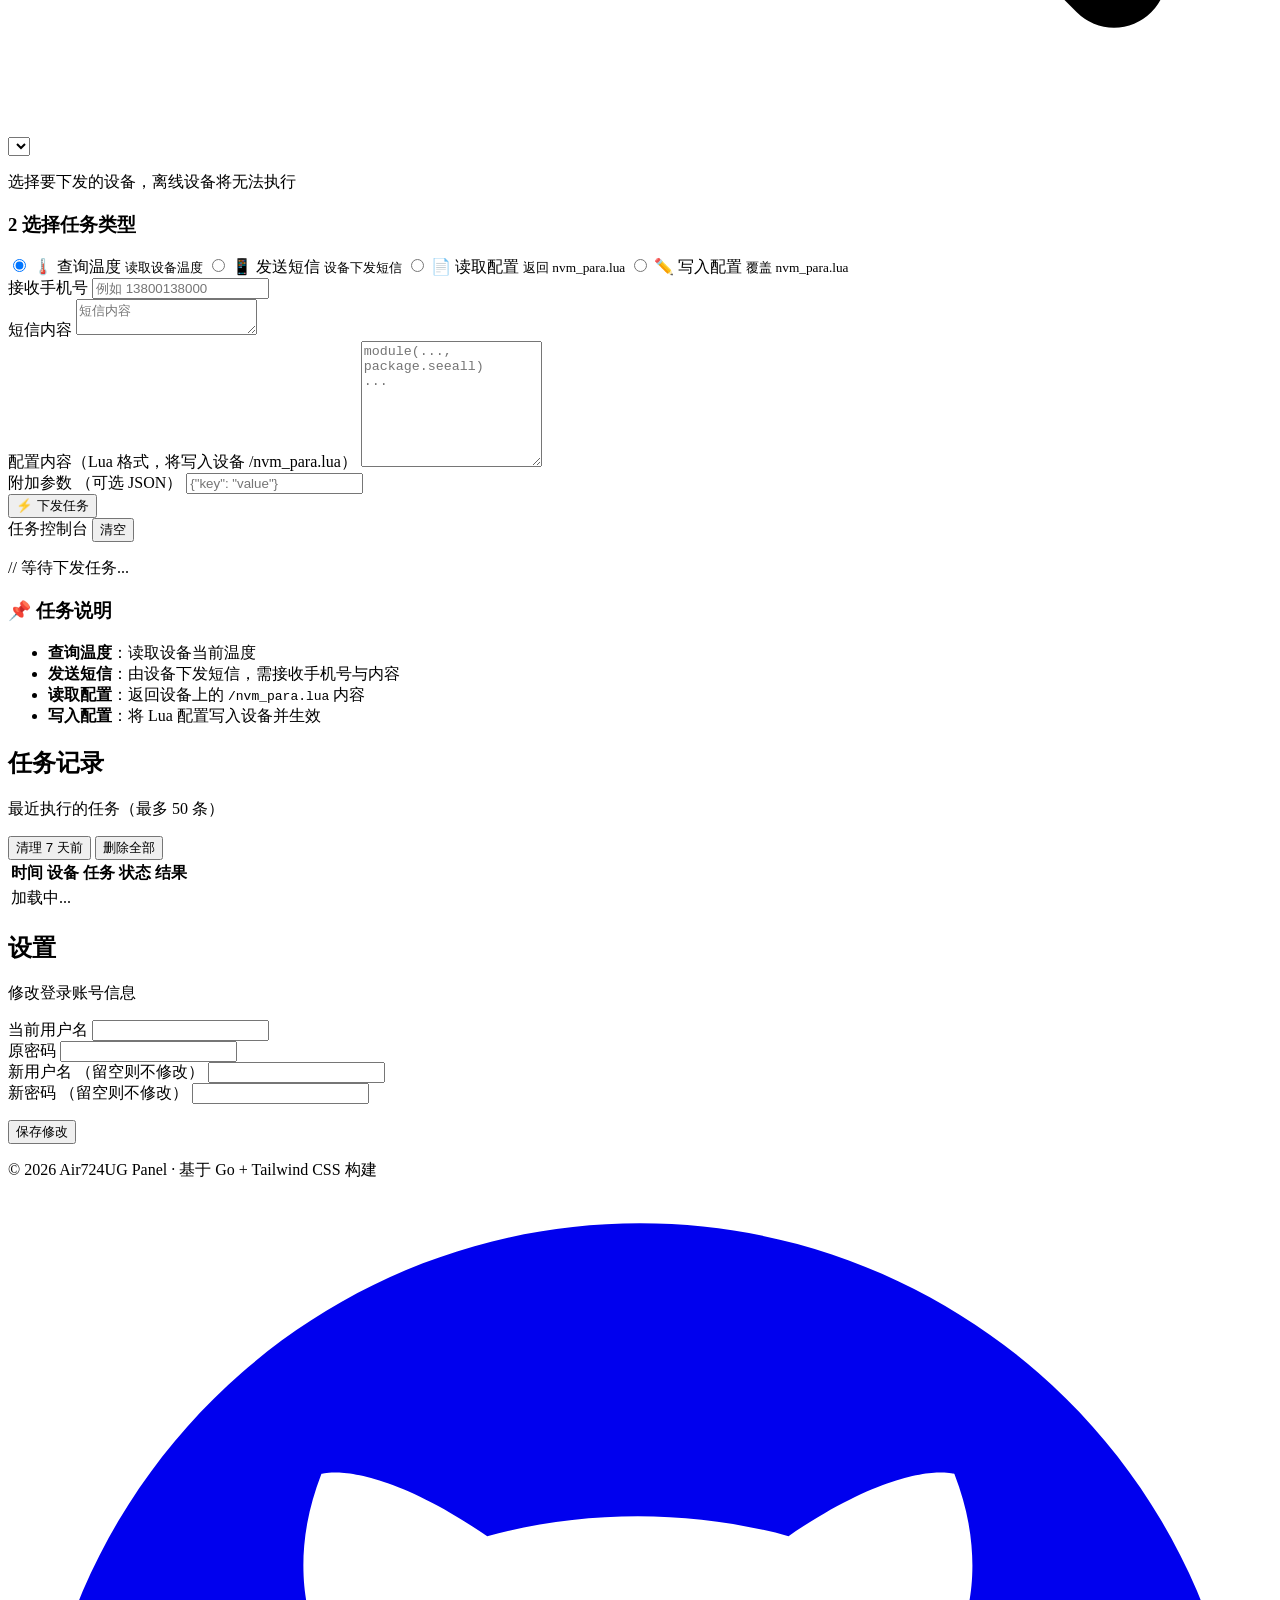
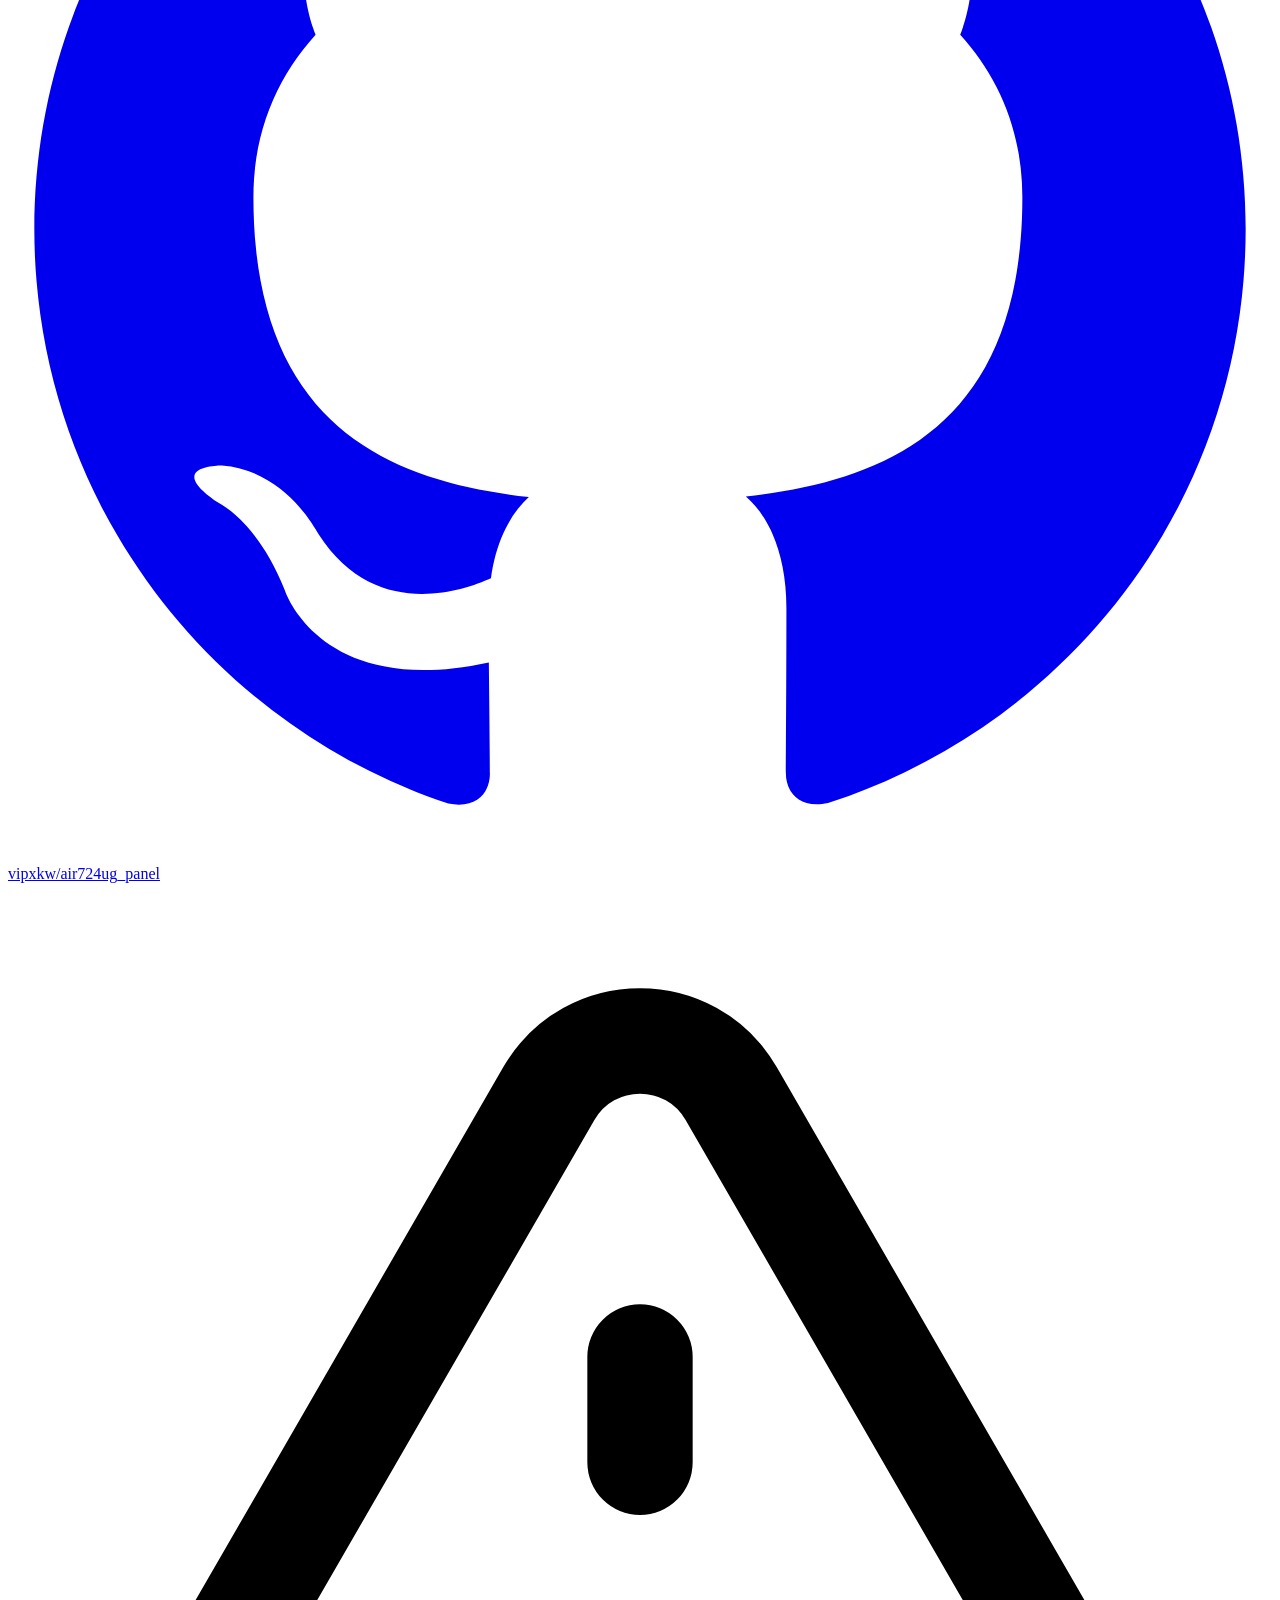
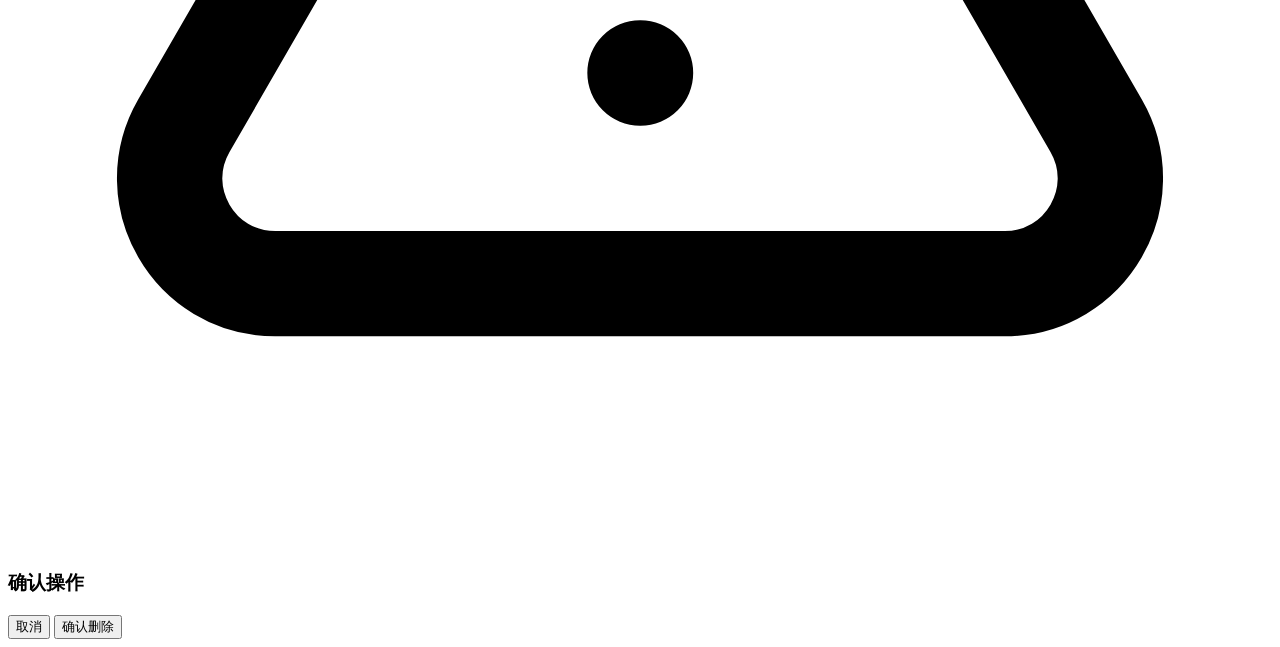
==== commit 559d82d9: "feat: 任务记录支持清理7天前旧日志与删除全部，使用自定义确认弹窗" ====
--- a/server-go/web/index.html
+++ b/server-go/web/index.html
@@ -261,9 +261,15 @@
 
         <!-- 任务记录 -->
         <section id="page-logs" class="page hidden">
-          <div class="mb-4 sm:mb-6">
-            <h2 class="text-lg sm:text-xl font-semibold text-slate-900">任务记录</h2>
-            <p class="text-sm text-slate-500 mt-0.5">最近执行的任务（最多 50 条）</p>
+          <div class="mb-4 sm:mb-6 flex flex-wrap items-start justify-between gap-3">
+            <div>
+              <h2 class="text-lg sm:text-xl font-semibold text-slate-900">任务记录</h2>
+              <p class="text-sm text-slate-500 mt-0.5">最近执行的任务（最多 50 条）</p>
+            </div>
+            <div class="flex items-center gap-2">
+              <button id="clear-tasks-7d" class="btn btn-ghost !px-3 !py-1.5 text-xs">清理 7 天前</button>
+              <button id="clear-tasks-all" class="btn btn-ghost !px-3 !py-1.5 text-xs text-red-600 hover:text-red-700 hover:border-red-300 hover:bg-red-50">删除全部</button>
+            </div>
           </div>
           <div class="card overflow-hidden">
             <div class="overflow-x-auto">
@@ -337,6 +343,26 @@
   <!-- 提示浮层 -->
   <div id="toast" class="hidden fixed top-5 left-1/2 -translate-x-1/2 z-50 rounded-lg px-4 py-2.5 text-sm text-white shadow-lg"></div>
 
+  <!-- 自定义确认弹窗 -->
+  <div id="confirm-modal" class="hidden fixed inset-0 z-50 flex items-center justify-center p-4">
+    <div id="confirm-overlay" class="absolute inset-0 bg-slate-900/50 backdrop-blur-sm"></div>
+    <div class="relative w-full max-w-sm card p-6 shadow-2xl">
+      <div class="flex items-start gap-3.5">
+        <div class="w-10 h-10 shrink-0 rounded-full bg-red-50 flex items-center justify-center">
+          <svg xmlns="http://www.w3.org/2000/svg" class="w-5 h-5 text-red-500" fill="none" viewBox="0 0 24 24" stroke="currentColor" stroke-width="2"><path stroke-linecap="round" stroke-linejoin="round" d="M12 9v2m0 4h.01m-6.938 4h13.856c1.54 0 2.502-1.667 1.732-3L13.732 4c-.77-1.333-2.694-1.333-3.464 0L3.34 16c-.77 1.333.192 3 1.732 3z"/></svg>
+        </div>
+        <div class="flex-1 min-w-0">
+          <h3 id="confirm-title" class="text-sm font-semibold text-slate-900">确认操作</h3>
+          <p id="confirm-message" class="mt-1 text-sm text-slate-500 break-words"></p>
+        </div>
+      </div>
+      <div class="mt-5 flex justify-end gap-2.5">
+        <button id="confirm-cancel" class="btn btn-ghost !px-4 !py-2 text-sm">取消</button>
+        <button id="confirm-ok" class="btn !px-4 !py-2 text-sm bg-red-600 text-white hover:bg-red-700 border-transparent">确认删除</button>
+      </div>
+    </div>
+  </div>
+
   <script src="/js/api.js"></script>
   <script src="/js/app.js"></script>
 </body>
